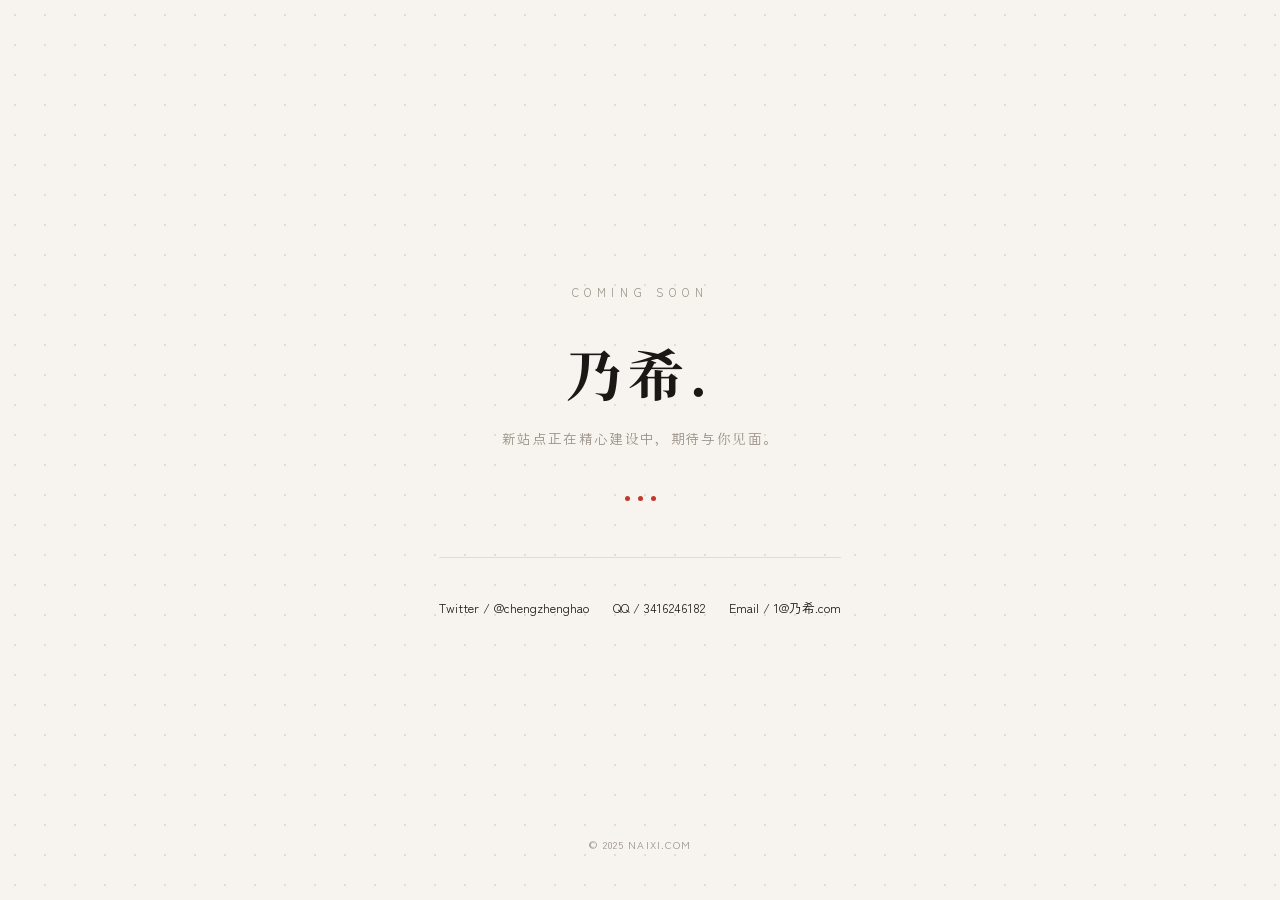
==== public/index.html @ 41dc2cb7 "rename to index.html" ====
<!DOCTYPE html>
<html lang="zh-CN">
<head>
<meta charset="UTF-8">
<meta name="viewport" content="width=device-width, initial-scale=1.0">
<title>乃希 — Site Under Construction</title>
<link rel="preconnect" href="https://fonts.googleapis.com">
<link href="https://fonts.googleapis.com/css2?family=Noto+Serif+SC:wght@300;700&family=Zen+Kaku+Gothic+New:wght@300;400&display=swap" rel="stylesheet">
<style>
:root {
  --bg: #f7f4ef;
  --ink: #1a1714;
  --muted: #9a9188;
  --accent: #c0392b;
  --line: rgba(26,23,20,0.1);
}

*, *::before, *::after { box-sizing: border-box; margin: 0; padding: 0; }

body {
  background-color: var(--bg);
  color: var(--ink);
  font-family: 'Zen Kaku Gothic New', 'Noto Serif SC', sans-serif;
  height: 100vh;
  display: flex;
  align-items: center;
  justify-content: center;
  text-align: center;
  overflow: hidden;
}

body::before {
  content: '';
  position: absolute;
  inset: 0;
  background-image: radial-gradient(var(--line) 1px, transparent 1px);
  background-size: 30px 30px;
  z-index: -1;
}

.container {
  max-width: 650px;
  padding: 2rem;
  animation: fadeIn 1.2s ease-out;
}

@keyframes fadeIn {
  from { opacity: 0; transform: translateY(20px); }
  to { opacity: 1; transform: translateY(0); }
}

.eyebrow {
  font-size: 0.7rem;
  letter-spacing: 0.5em;
  color: var(--muted);
  margin-bottom: 2rem;
  text-transform: uppercase;
}

h1 {
  font-family: 'Noto Serif SC', serif;
  font-size: 3.5rem;
  font-weight: 700;
  margin-bottom: 1rem;
  letter-spacing: 0.1em;
}

.sub-text {
  font-size: 0.85rem;
  color: var(--muted);
  margin-bottom: 3rem;
  letter-spacing: 0.1em;
}

.loader {
  display: flex;
  justify-content: center;
  gap: 8px;
  margin-bottom: 3.5rem;
}
.dot {
  width: 5px;
  height: 5px;
  background-color: var(--accent);
  border-radius: 50%;
  animation: pulse 1.4s infinite ease-in-out;
}
.dot:nth-child(2) { animation-delay: 0.2s; }
.dot:nth-child(3) { animation-delay: 0.4s; }

@keyframes pulse {
  0%, 80%, 100% { transform: scale(0.3); opacity: 0.3; }
  40% { transform: scale(1); opacity: 1; }
}

.social-links {
  border-top: 1px solid var(--line);
  padding-top: 2.5rem;
  display: flex;
  flex-direction: column;
  gap: 1rem;
  align-items: center;
}

.link-group {
  display: flex;
  gap: 1.5rem;
  flex-wrap: wrap;
  justify-content: center;
}

.social-links a, .social-links span {
  text-decoration: none;
  color: var(--ink2);
  font-size: 0.8rem;
  transition: color 0.3s;
}

.social-links a:hover {
  color: var(--accent);
}

.footer-text {
  position: absolute;
  bottom: 3rem;
  font-size: 0.65rem;
  color: var(--muted);
  letter-spacing: 0.1em;
}

/* 移动端字体缩小一点 */
@media (max-width: 480px) {
  h1 { font-size: 2.5rem; }
  .link-group { flex-direction: column; gap: 0.5rem; }
}
</style>
</head>
<body>

<div class="container">
  <p class="eyebrow">COMING SOON</p>
  <h1>乃希<span>.</span></h1>
  <p class="sub-text">新站点正在精心建设中，期待与你见面。</p>
  
  <div class="loader">
    <div class="dot"></div>
    <div class="dot"></div>
    <div class="dot"></div>
  </div>

  <div class="social-links">
    <div class="link-group">
      <a href="https://twitter.com/chengzhenghao" target="_blank">Twitter / @chengzhenghao</a>
      <span>QQ / 3416246182</span>
      <a href="mailto:1@乃希.com">Email / 1@乃希.com</a>
    </div>
  </div>
</div>

<p class="footer-text">© 2025 NAIXI.COM</p>

</body>
</html>
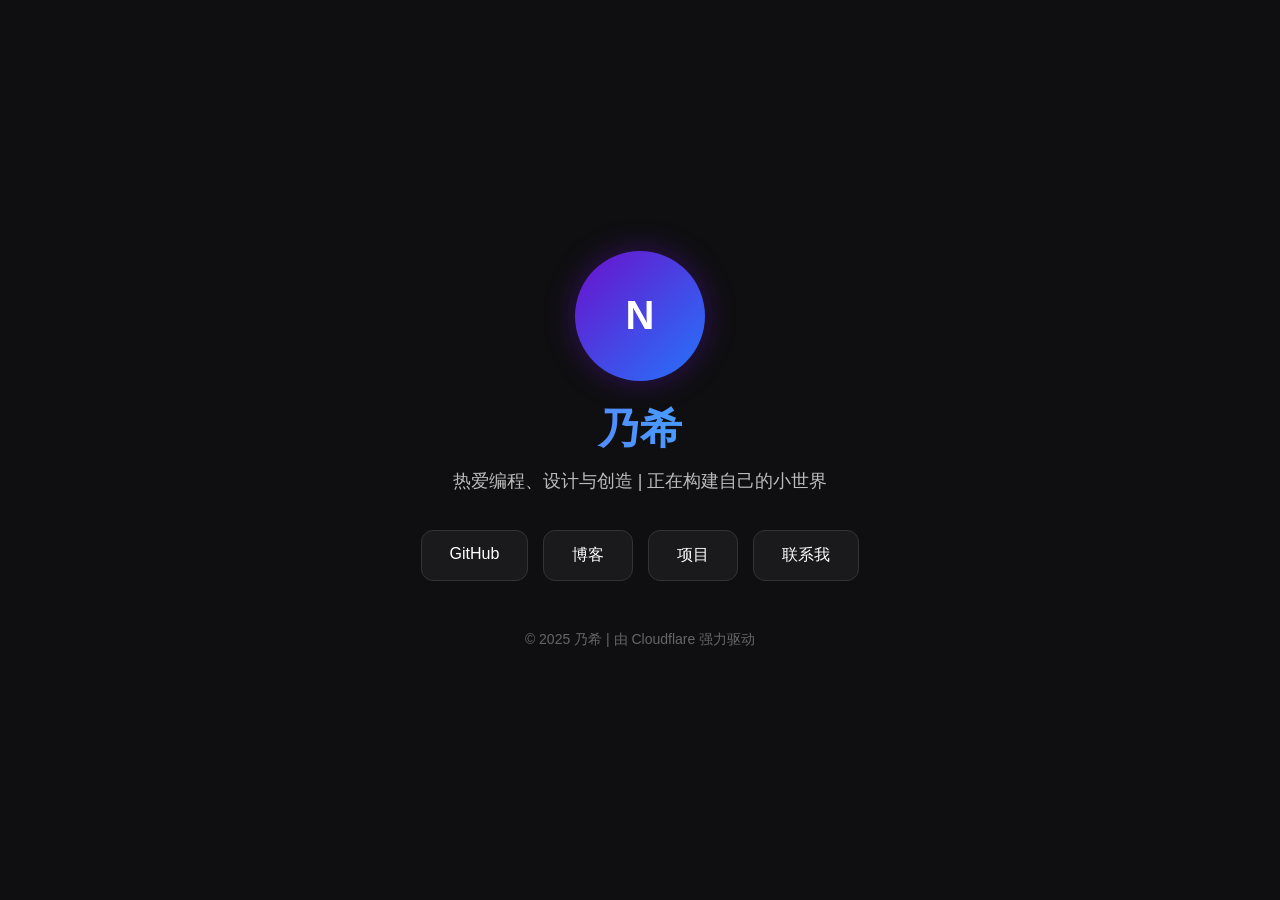
==== commit d9023d59: "update index.html" ====
--- a/public/index.html
+++ b/public/index.html
@@ -1,163 +1,116 @@
 <!DOCTYPE html>
 <html lang="zh-CN">
 <head>
-<meta charset="UTF-8">
-<meta name="viewport" content="width=device-width, initial-scale=1.0">
-<title>乃希 — Site Under Construction</title>
-<link rel="preconnect" href="https://fonts.googleapis.com">
-<link href="https://fonts.googleapis.com/css2?family=Noto+Serif+SC:wght@300;700&family=Zen+Kaku+Gothic+New:wght@300;400&display=swap" rel="stylesheet">
-<style>
-:root {
-  --bg: #f7f4ef;
-  --ink: #1a1714;
-  --muted: #9a9188;
-  --accent: #c0392b;
-  --line: rgba(26,23,20,0.1);
-}
+    <meta charset="UTF-8">
+    <meta name="viewport" content="width=device-width, initial-scale=1.0">
+    <title>乃希 | 个人主页</title>
+    <style>
+        * {
+            margin: 0;
+            padding: 0;
+            box-sizing: border-box;
+        }
 
-*, *::before, *::after { box-sizing: border-box; margin: 0; padding: 0; }
+        body {
+            font-family: "Segoe UI", sans-serif;
+            background: #0f0f11;
+            color: #fff;
+            min-height: 100vh;
+            display: flex;
+            align-items: center;
+            justify-content: center;
+            text-align: center;
+            padding: 20px;
+            overflow-x: hidden;
+        }
 
-body {
-  background-color: var(--bg);
-  color: var(--ink);
-  font-family: 'Zen Kaku Gothic New', 'Noto Serif SC', sans-serif;
-  height: 100vh;
-  display: flex;
-  align-items: center;
-  justify-content: center;
-  text-align: center;
-  overflow: hidden;
-}
+        .container {
+            max-width: 700px;
+            width: 100%;
+            animation: fadeIn 1.2s ease;
+        }
 
-body::before {
-  content: '';
-  position: absolute;
-  inset: 0;
-  background-image: radial-gradient(var(--line) 1px, transparent 1px);
-  background-size: 30px 30px;
-  z-index: -1;
-}
+        .avatar {
+            width: 130px;
+            height: 130px;
+            background: linear-gradient(135deg, #6a11cb, #2575fc);
+            border-radius: 50%;
+            margin: 0 auto 20px;
+            display: flex;
+            align-items: center;
+            justify-content: center;
+            font-size: 40px;
+            font-weight: bold;
+            box-shadow: 0 0 30px rgba(106, 17, 203, 0.4);
+        }
 
-.container {
-  max-width: 650px;
-  padding: 2rem;
-  animation: fadeIn 1.2s ease-out;
-}
+        h1 {
+            font-size: 42px;
+            margin-bottom: 10px;
+            background: linear-gradient(90deg, #7953ff, #21d4fd);
+            -webkit-background-clip: text;
+            color: transparent;
+        }
 
-@keyframes fadeIn {
-  from { opacity: 0; transform: translateY(20px); }
-  to { opacity: 1; transform: translateY(0); }
-}
+        .bio {
+            font-size: 18px;
+            color: #bbb;
+            margin-bottom: 35px;
+            line-height: 1.6;
+        }
 
-.eyebrow {
-  font-size: 0.7rem;
-  letter-spacing: 0.5em;
-  color: var(--muted);
-  margin-bottom: 2rem;
-  text-transform: uppercase;
-}
+        .links {
+            display: flex;
+            flex-wrap: wrap;
+            gap: 15px;
+            justify-content: center;
+        }
 
-h1 {
-  font-family: 'Noto Serif SC', serif;
-  font-size: 3.5rem;
-  font-weight: 700;
-  margin-bottom: 1rem;
-  letter-spacing: 0.1em;
-}
+        .link-btn {
+            padding: 14px 28px;
+            background: #1a1a1d;
+            border: 1px solid #333;
+            border-radius: 12px;
+            color: #fff;
+            text-decoration: none;
+            font-size: 16px;
+            transition: all 0.3s;
+        }
 
-.sub-text {
-  font-size: 0.85rem;
-  color: var(--muted);
-  margin-bottom: 3rem;
-  letter-spacing: 0.1em;
-}
+        .link-btn:hover {
+            border-color: #7953ff;
+            transform: translateY(-3px);
+            box-shadow: 0 8px 20px rgba(121, 83, 255, 0.2);
+        }
 
-.loader {
-  display: flex;
-  justify-content: center;
-  gap: 8px;
-  margin-bottom: 3.5rem;
-}
-.dot {
-  width: 5px;
-  height: 5px;
-  background-color: var(--accent);
-  border-radius: 50%;
-  animation: pulse 1.4s infinite ease-in-out;
-}
-.dot:nth-child(2) { animation-delay: 0.2s; }
-.dot:nth-child(3) { animation-delay: 0.4s; }
+        .footer {
+            margin-top: 50px;
+            color: #666;
+            font-size: 14px;
+        }
 
-@keyframes pulse {
-  0%, 80%, 100% { transform: scale(0.3); opacity: 0.3; }
-  40% { transform: scale(1); opacity: 1; }
-}
-
-.social-links {
-  border-top: 1px solid var(--line);
-  padding-top: 2.5rem;
-  display: flex;
-  flex-direction: column;
-  gap: 1rem;
-  align-items: center;
-}
-
-.link-group {
-  display: flex;
-  gap: 1.5rem;
-  flex-wrap: wrap;
-  justify-content: center;
-}
-
-.social-links a, .social-links span {
-  text-decoration: none;
-  color: var(--ink2);
-  font-size: 0.8rem;
-  transition: color 0.3s;
-}
-
-.social-links a:hover {
-  color: var(--accent);
-}
-
-.footer-text {
-  position: absolute;
-  bottom: 3rem;
-  font-size: 0.65rem;
-  color: var(--muted);
-  letter-spacing: 0.1em;
-}
-
-/* 移动端字体缩小一点 */
-@media (max-width: 480px) {
-  h1 { font-size: 2.5rem; }
-  .link-group { flex-direction: column; gap: 0.5rem; }
-}
-</style>
+        @keyframes fadeIn {
+            from { opacity: 0; transform: translateY(20px); }
+            to { opacity: 1; transform: translateY(0); }
+        }
+    </style>
 </head>
 <body>
+    <div class="container">
+        <div class="avatar">N</div>
+        <h1>乃希</h1>
+        <p class="bio">热爱编程、设计与创造 | 正在构建自己的小世界</p>
 
-<div class="container">
-  <p class="eyebrow">COMING SOON</p>
-  <h1>乃希<span>.</span></h1>
-  <p class="sub-text">新站点正在精心建设中，期待与你见面。</p>
-  
-  <div class="loader">
-    <div class="dot"></div>
-    <div class="dot"></div>
-    <div class="dot"></div>
-  </div>
+        <div class="links">
+            <a href="#" class="link-btn">GitHub</a>
+            <a href="#" class="link-btn">博客</a>
+            <a href="#" class="link-btn">项目</a>
+            <a href="#" class="link-btn">联系我</a>
+        </div>
 
-  <div class="social-links">
-    <div class="link-group">
-      <a href="https://twitter.com/chengzhenghao" target="_blank">Twitter / @chengzhenghao</a>
-      <span>QQ / 3416246182</span>
-      <a href="mailto:1@乃希.com">Email / 1@乃希.com</a>
+        <div class="footer">
+            © 2025 乃希 | 由 Cloudflare 强力驱动
+        </div>
     </div>
-  </div>
-</div>
-
-<p class="footer-text">© 2025 NAIXI.COM</p>
-
 </body>
 </html>
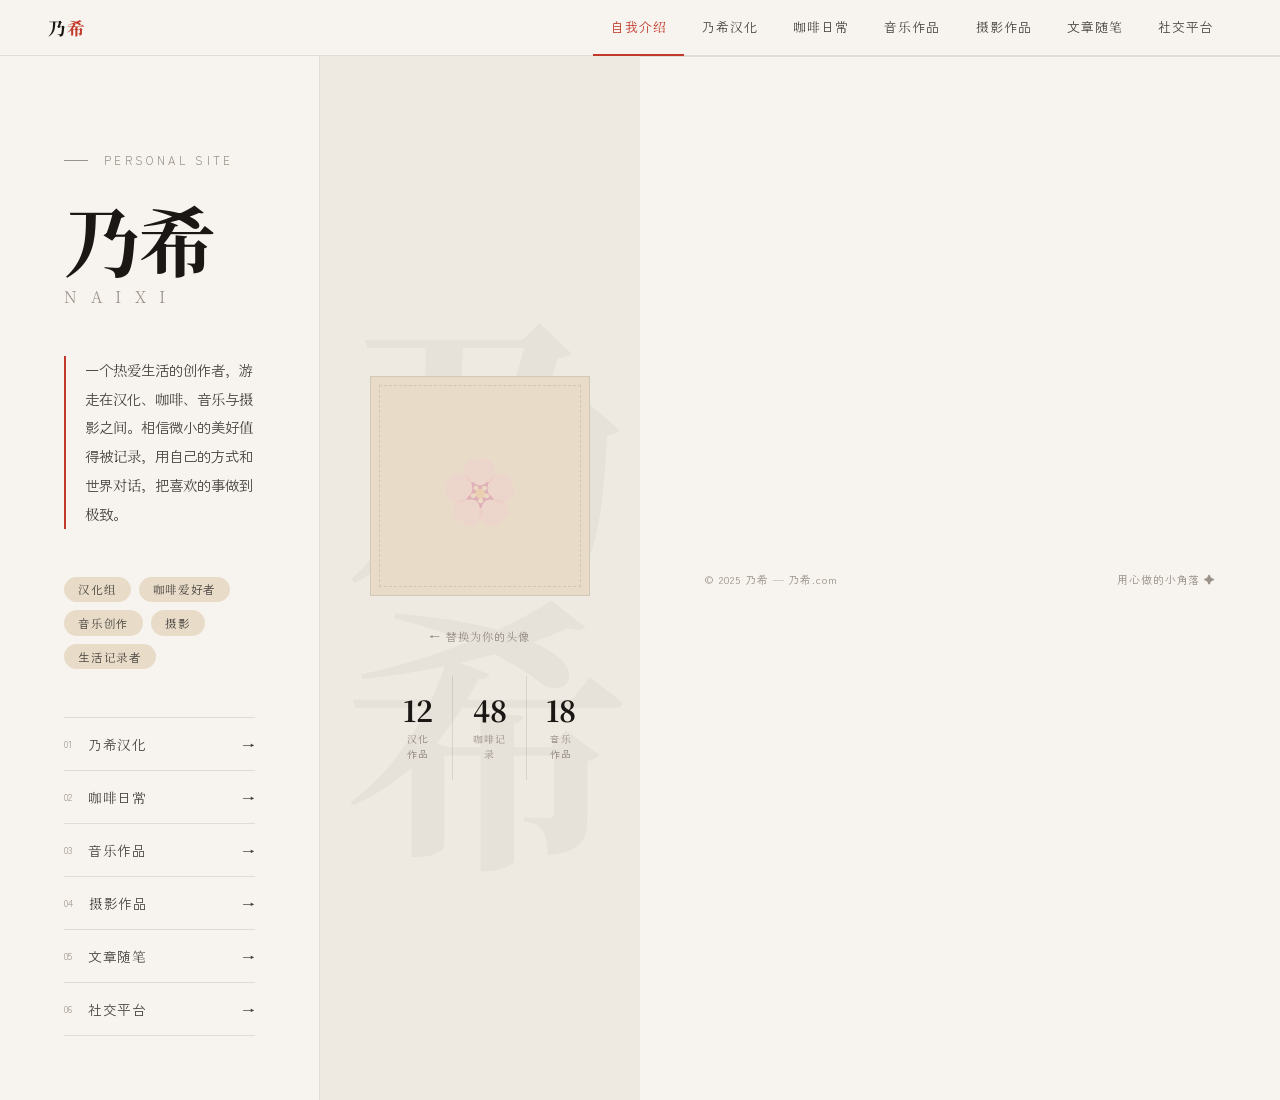
==== commit bce197ad: "update index.html" ====
--- a/public/index.html
+++ b/public/index.html
@@ -1,116 +1,1236 @@
 <!DOCTYPE html>
 <html lang="zh-CN">
 <head>
-    <meta charset="UTF-8">
-    <meta name="viewport" content="width=device-width, initial-scale=1.0">
-    <title>乃希 | 个人主页</title>
-    <style>
-        * {
-            margin: 0;
-            padding: 0;
-            box-sizing: border-box;
-        }
-
-        body {
-            font-family: "Segoe UI", sans-serif;
-            background: #0f0f11;
-            color: #fff;
-            min-height: 100vh;
-            display: flex;
-            align-items: center;
-            justify-content: center;
-            text-align: center;
-            padding: 20px;
-            overflow-x: hidden;
-        }
-
-        .container {
-            max-width: 700px;
-            width: 100%;
-            animation: fadeIn 1.2s ease;
-        }
-
-        .avatar {
-            width: 130px;
-            height: 130px;
-            background: linear-gradient(135deg, #6a11cb, #2575fc);
-            border-radius: 50%;
-            margin: 0 auto 20px;
-            display: flex;
-            align-items: center;
-            justify-content: center;
-            font-size: 40px;
-            font-weight: bold;
-            box-shadow: 0 0 30px rgba(106, 17, 203, 0.4);
-        }
-
-        h1 {
-            font-size: 42px;
-            margin-bottom: 10px;
-            background: linear-gradient(90deg, #7953ff, #21d4fd);
-            -webkit-background-clip: text;
-            color: transparent;
-        }
-
-        .bio {
-            font-size: 18px;
-            color: #bbb;
-            margin-bottom: 35px;
-            line-height: 1.6;
-        }
-
-        .links {
-            display: flex;
-            flex-wrap: wrap;
-            gap: 15px;
-            justify-content: center;
-        }
-
-        .link-btn {
-            padding: 14px 28px;
-            background: #1a1a1d;
-            border: 1px solid #333;
-            border-radius: 12px;
-            color: #fff;
-            text-decoration: none;
-            font-size: 16px;
-            transition: all 0.3s;
-        }
-
-        .link-btn:hover {
-            border-color: #7953ff;
-            transform: translateY(-3px);
-            box-shadow: 0 8px 20px rgba(121, 83, 255, 0.2);
-        }
-
-        .footer {
-            margin-top: 50px;
-            color: #666;
-            font-size: 14px;
-        }
-
-        @keyframes fadeIn {
-            from { opacity: 0; transform: translateY(20px); }
-            to { opacity: 1; transform: translateY(0); }
-        }
-    </style>
+<meta charset="UTF-8">
+<meta name="viewport" content="width=device-width, initial-scale=1.0">
+<title>乃希 — 个人主页</title>
+<link rel="preconnect" href="https://fonts.googleapis.com">
+<link href="https://fonts.googleapis.com/css2?family=Noto+Serif+SC:wght@300;400;600;700&family=Zen+Kaku+Gothic+New:wght@300;400;700&display=swap" rel="stylesheet">
+<style>
+:root {
+  --bg: #f7f4ef;
+  --bg2: #eeeae2;
+  --ink: #1a1714;
+  --ink2: #4a4540;
+  --muted: #9a9188;
+  --line: rgba(26,23,20,0.1);
+  --accent: #c0392b;
+  --accent2: #2c7a5c;
+  --accent3: #1a5276;
+  --warm: #e8dcc8;
+}
+
+*, *::before, *::after { box-sizing: border-box; margin: 0; padding: 0; }
+html { scroll-behavior: smooth; font-size: 16px; }
+
+body {
+  background: var(--bg);
+  color: var(--ink);
+  font-family: 'Zen Kaku Gothic New', 'Noto Serif SC', sans-serif;
+  min-height: 100vh;
+  overflow-x: hidden;
+}
+
+/* ── 顶部导航 ── */
+header {
+  position: fixed;
+  top: 0; left: 0; right: 0;
+  z-index: 200;
+  background: var(--bg);
+  border-bottom: 1px solid var(--line);
+  display: flex;
+  align-items: center;
+  justify-content: space-between;
+  padding: 0 3rem;
+  height: 56px;
+}
+
+.logo {
+  font-family: 'Noto Serif SC', serif;
+  font-size: 1.1rem;
+  font-weight: 700;
+  color: var(--ink);
+  cursor: pointer;
+  letter-spacing: 0.05em;
+  text-decoration: none;
+}
+
+.logo span { color: var(--accent); }
+
+nav {
+  display: flex;
+  gap: 0;
+}
+
+.nav-item {
+  padding: 0 1.1rem;
+  height: 56px;
+  display: flex;
+  align-items: center;
+  font-size: 0.8rem;
+  letter-spacing: 0.08em;
+  color: var(--ink2);
+  cursor: pointer;
+  border-bottom: 2px solid transparent;
+  transition: color 0.2s, border-color 0.2s;
+  position: relative;
+  user-select: none;
+}
+
+.nav-item:hover { color: var(--ink); }
+.nav-item.active {
+  color: var(--accent);
+  border-bottom-color: var(--accent);
+}
+
+/* ── 主容器 ── */
+#app {
+  padding-top: 56px;
+  min-height: 100vh;
+}
+
+/* ── 页面通用 ── */
+.page { display: none; animation: pageIn 0.4s ease both; }
+.page.active { display: block; }
+
+@keyframes pageIn {
+  from { opacity: 0; transform: translateY(10px); }
+  to { opacity: 1; transform: none; }
+}
+
+/* ════════════════════════════
+   首页 — 自我介绍
+════════════════════════════ */
+#page-home {
+  min-height: calc(100vh - 56px);
+  display: grid;
+  grid-template-columns: 1fr 1fr;
+  align-items: stretch;
+}
+
+.home-left {
+  padding: 6rem 4rem 4rem;
+  display: flex;
+  flex-direction: column;
+  justify-content: center;
+  border-right: 1px solid var(--line);
+}
+
+.home-eyebrow {
+  font-size: 0.7rem;
+  letter-spacing: 0.3em;
+  text-transform: uppercase;
+  color: var(--muted);
+  margin-bottom: 2rem;
+  display: flex;
+  align-items: center;
+  gap: 1rem;
+}
+.home-eyebrow::before {
+  content: '';
+  display: block;
+  width: 24px; height: 1px;
+  background: var(--muted);
+}
+
+.home-name {
+  font-family: 'Noto Serif SC', serif;
+  font-size: clamp(3.5rem, 6vw, 5.5rem);
+  font-weight: 700;
+  line-height: 1;
+  letter-spacing: -0.02em;
+  margin-bottom: 0.5rem;
+}
+
+.home-name-en {
+  font-family: 'Noto Serif SC', serif;
+  font-size: 1rem;
+  font-weight: 300;
+  color: var(--muted);
+  letter-spacing: 0.3em;
+  margin-bottom: 3rem;
+}
+
+.home-bio {
+  font-size: 0.9rem;
+  line-height: 2;
+  color: var(--ink2);
+  max-width: 420px;
+  margin-bottom: 3rem;
+  border-left: 2px solid var(--accent);
+  padding-left: 1.2rem;
+}
+
+.home-tags {
+  display: flex;
+  flex-wrap: wrap;
+  gap: 0.5rem;
+  margin-bottom: 3rem;
+}
+
+.home-tag {
+  font-size: 0.72rem;
+  padding: 0.3rem 0.9rem;
+  background: var(--warm);
+  color: var(--ink2);
+  border-radius: 999px;
+  letter-spacing: 0.05em;
+}
+
+.home-sections {
+  display: flex;
+  flex-direction: column;
+  gap: 0;
+}
+
+.home-section-link {
+  display: flex;
+  align-items: center;
+  justify-content: space-between;
+  padding: 1rem 0;
+  border-top: 1px solid var(--line);
+  cursor: pointer;
+  transition: color 0.2s;
+  color: var(--ink2);
+}
+.home-section-link:last-child { border-bottom: 1px solid var(--line); }
+.home-section-link:hover { color: var(--accent); }
+.home-section-link:hover .hsl-arrow { transform: translateX(4px); }
+
+.hsl-left { display: flex; align-items: center; gap: 1rem; }
+.hsl-num { font-size: 0.6rem; color: var(--muted); }
+.hsl-name { font-size: 0.85rem; letter-spacing: 0.05em; }
+.hsl-arrow { font-size: 0.8rem; transition: transform 0.2s; }
+
+.home-right {
+  background: var(--bg2);
+  display: flex;
+  flex-direction: column;
+  align-items: center;
+  justify-content: center;
+  padding: 4rem;
+  position: relative;
+  overflow: hidden;
+}
+
+.home-right::before {
+  content: '乃希';
+  position: absolute;
+  font-family: 'Noto Serif SC', serif;
+  font-size: 18rem;
+  font-weight: 700;
+  color: rgba(26,23,20,0.04);
+  line-height: 1;
+  top: 50%; left: 50%;
+  transform: translate(-50%, -50%);
+  pointer-events: none;
+  user-select: none;
+  letter-spacing: -0.05em;
+}
+
+.avatar-box {
+  width: 220px; height: 220px;
+  border: 1px solid var(--line);
+  background: var(--warm);
+  display: flex;
+  align-items: center;
+  justify-content: center;
+  position: relative;
+  margin-bottom: 2rem;
+}
+.avatar-box::after {
+  content: '';
+  position: absolute;
+  inset: 8px;
+  border: 1px dashed var(--line);
+}
+
+.avatar-hint {
+  font-size: 0.7rem;
+  color: var(--muted);
+  letter-spacing: 0.1em;
+  text-align: center;
+}
+
+.avatar-icon {
+  font-size: 4rem;
+  opacity: 0.2;
+}
+
+.home-stats {
+  display: grid;
+  grid-template-columns: repeat(3, 1fr);
+  gap: 1px;
+  background: var(--line);
+  width: 100%;
+  max-width: 360px;
+  margin-top: 2rem;
+}
+
+.stat-item {
+  background: var(--bg2);
+  padding: 1.2rem;
+  text-align: center;
+}
+
+.stat-num {
+  font-family: 'Noto Serif SC', serif;
+  font-size: 1.8rem;
+  font-weight: 700;
+  color: var(--ink);
+  display: block;
+  line-height: 1;
+}
+
+.stat-label {
+  font-size: 0.62rem;
+  color: var(--muted);
+  letter-spacing: 0.1em;
+  margin-top: 0.4rem;
+  display: block;
+}
+
+/* ════════════════════════════
+   通用子页面布局
+════════════════════════════ */
+.subpage-hero {
+  padding: 5rem 4rem 3rem;
+  border-bottom: 1px solid var(--line);
+  display: flex;
+  align-items: flex-end;
+  justify-content: space-between;
+  gap: 2rem;
+}
+
+.subpage-hero-left {}
+
+.subpage-category {
+  font-size: 0.65rem;
+  letter-spacing: 0.3em;
+  text-transform: uppercase;
+  color: var(--muted);
+  margin-bottom: 0.8rem;
+}
+
+.subpage-title {
+  font-family: 'Noto Serif SC', serif;
+  font-size: clamp(2.5rem, 5vw, 4rem);
+  font-weight: 700;
+  line-height: 1.1;
+  letter-spacing: -0.02em;
+}
+
+.subpage-title em {
+  font-style: normal;
+  color: var(--accent);
+}
+
+.subpage-desc {
+  margin-top: 1rem;
+  font-size: 0.82rem;
+  color: var(--muted);
+  line-height: 1.8;
+  max-width: 500px;
+}
+
+.subpage-count {
+  font-family: 'Noto Serif SC', serif;
+  font-size: 4rem;
+  font-weight: 300;
+  color: var(--line);
+  line-height: 1;
+  user-select: none;
+}
+
+/* 子分类筛选栏 */
+.filter-bar {
+  display: flex;
+  align-items: center;
+  gap: 0;
+  padding: 0 4rem;
+  border-bottom: 1px solid var(--line);
+  overflow-x: auto;
+  scrollbar-width: none;
+}
+.filter-bar::-webkit-scrollbar { display: none; }
+
+.filter-btn {
+  padding: 1rem 1.4rem;
+  font-size: 0.75rem;
+  letter-spacing: 0.08em;
+  color: var(--muted);
+  cursor: pointer;
+  white-space: nowrap;
+  border-bottom: 2px solid transparent;
+  transition: all 0.2s;
+  user-select: none;
+}
+.filter-btn:hover { color: var(--ink); }
+.filter-btn.active { color: var(--accent); border-bottom-color: var(--accent); }
+
+/* ── 通用网格 ── */
+.grid-content { padding: 3rem 4rem; }
+
+.masonry-grid {
+  columns: 3;
+  column-gap: 1.5rem;
+}
+
+.masonry-item {
+  break-inside: avoid;
+  margin-bottom: 1.5rem;
+  background: white;
+  border: 1px solid var(--line);
+  overflow: hidden;
+  cursor: pointer;
+  transition: transform 0.3s, box-shadow 0.3s;
+}
+.masonry-item:hover {
+  transform: translateY(-4px);
+  box-shadow: 0 12px 40px rgba(26,23,20,0.12);
+}
+
+.mi-img {
+  width: 100%;
+  aspect-ratio: 4/3;
+  object-fit: cover;
+  display: block;
+  background: var(--warm);
+  position: relative;
+}
+
+.mi-img-placeholder {
+  width: 100%;
+  display: flex;
+  align-items: center;
+  justify-content: center;
+  background: var(--warm);
+  font-size: 2.5rem;
+  color: var(--muted);
+}
+
+.mi-body {
+  padding: 1.2rem;
+}
+
+.mi-cat {
+  font-size: 0.6rem;
+  letter-spacing: 0.15em;
+  text-transform: uppercase;
+  color: var(--accent);
+  margin-bottom: 0.5rem;
+}
+
+.mi-title {
+  font-family: 'Noto Serif SC', serif;
+  font-size: 0.95rem;
+  font-weight: 600;
+  line-height: 1.4;
+  margin-bottom: 0.5rem;
+}
+
+.mi-desc {
+  font-size: 0.75rem;
+  color: var(--muted);
+  line-height: 1.7;
+}
+
+.mi-date {
+  font-size: 0.65rem;
+  color: var(--muted);
+  margin-top: 0.8rem;
+}
+
+/* ── 列表布局（汉化、文章） ── */
+.list-content { padding: 0 4rem 4rem; }
+
+.list-item {
+  display: grid;
+  grid-template-columns: 120px 1fr auto;
+  align-items: center;
+  gap: 2.5rem;
+  padding: 1.5rem 0;
+  border-bottom: 1px solid var(--line);
+  cursor: pointer;
+  transition: background 0.2s;
+}
+.list-item:hover .li-title { color: var(--accent); }
+.list-item:hover .li-arrow { transform: translateX(6px); }
+
+.li-thumb {
+  width: 120px; height: 80px;
+  background: var(--warm);
+  object-fit: cover;
+  display: flex;
+  align-items: center;
+  justify-content: center;
+  font-size: 1.8rem;
+  flex-shrink: 0;
+}
+
+.li-info {}
+.li-cat { font-size: 0.62rem; letter-spacing: 0.15em; color: var(--accent2); margin-bottom: 0.3rem; }
+.li-title { font-family: 'Noto Serif SC', serif; font-size: 1rem; font-weight: 600; line-height: 1.4; transition: color 0.2s; }
+.li-meta { font-size: 0.7rem; color: var(--muted); margin-top: 0.4rem; }
+
+.li-arrow { color: var(--muted); transition: transform 0.2s; font-size: 0.9rem; }
+
+/* ── 音乐播放器布局 ── */
+.music-grid {
+  display: grid;
+  grid-template-columns: repeat(auto-fill, minmax(240px, 1fr));
+  gap: 1px;
+  background: var(--line);
+}
+
+.music-card {
+  background: var(--bg);
+  padding: 2rem;
+  cursor: pointer;
+  transition: background 0.2s;
+  position: relative;
+}
+.music-card:hover { background: var(--warm); }
+
+.mc-cover {
+  width: 100%;
+  aspect-ratio: 1;
+  background: var(--warm);
+  margin-bottom: 1.2rem;
+  display: flex;
+  align-items: center;
+  justify-content: center;
+  font-size: 3rem;
+  position: relative;
+  overflow: hidden;
+}
+
+.mc-play {
+  position: absolute;
+  inset: 0;
+  background: rgba(26,23,20,0.5);
+  display: flex;
+  align-items: center;
+  justify-content: center;
+  opacity: 0;
+  transition: opacity 0.2s;
+  font-size: 2.5rem;
+}
+.music-card:hover .mc-play { opacity: 1; }
+
+.mc-title { font-family: 'Noto Serif SC', serif; font-size: 0.9rem; font-weight: 600; margin-bottom: 0.3rem; }
+.mc-artist { font-size: 0.72rem; color: var(--muted); }
+.mc-duration { position: absolute; top: 1.2rem; right: 1.2rem; font-size: 0.65rem; color: var(--muted); }
+
+/* ── 摄影画廊 ── */
+.photo-grid {
+  display: grid;
+  grid-template-columns: repeat(4, 1fr);
+  gap: 2px;
+}
+
+.photo-item {
+  aspect-ratio: 1;
+  background: var(--warm);
+  overflow: hidden;
+  cursor: pointer;
+  position: relative;
+  display: flex;
+  align-items: center;
+  justify-content: center;
+}
+
+.photo-item.wide { grid-column: span 2; aspect-ratio: 2/1; }
+.photo-item.tall { grid-row: span 2; aspect-ratio: 1/2; }
+
+.photo-overlay {
+  position: absolute;
+  inset: 0;
+  background: rgba(26,23,20,0.6);
+  opacity: 0;
+  transition: opacity 0.3s;
+  display: flex;
+  flex-direction: column;
+  align-items: flex-start;
+  justify-content: flex-end;
+  padding: 1.5rem;
+}
+
+.photo-item:hover .photo-overlay { opacity: 1; }
+
+.po-title { font-family: 'Noto Serif SC', serif; font-size: 0.9rem; color: white; }
+.po-date { font-size: 0.65rem; color: rgba(255,255,255,0.6); margin-top: 0.3rem; }
+
+.photo-icon { font-size: 3rem; opacity: 0.2; }
+
+/* ── 社交平台 ── */
+.social-grid {
+  display: grid;
+  grid-template-columns: repeat(3, 1fr);
+  gap: 1px;
+  background: var(--line);
+}
+
+.social-card {
+  background: var(--bg);
+  padding: 3rem;
+  display: flex;
+  flex-direction: column;
+  align-items: flex-start;
+  gap: 1rem;
+  cursor: pointer;
+  transition: background 0.2s;
+  text-decoration: none;
+  color: inherit;
+}
+.social-card:hover { background: var(--warm); }
+.social-card:hover .sc-arrow { transform: translate(3px, -3px); }
+
+.sc-icon { font-size: 2.5rem; }
+.sc-name { font-family: 'Noto Serif SC', serif; font-size: 1.1rem; font-weight: 600; }
+.sc-handle { font-size: 0.78rem; color: var(--muted); }
+.sc-desc { font-size: 0.78rem; color: var(--ink2); line-height: 1.7; flex: 1; }
+.sc-arrow { font-size: 0.9rem; color: var(--muted); transition: transform 0.2s; margin-top: auto; }
+
+/* ── 咖啡日常特殊卡片 ── */
+.coffee-grid {
+  display: grid;
+  grid-template-columns: 1fr 1fr;
+  gap: 1px;
+  background: var(--line);
+}
+
+.coffee-item {
+  background: var(--bg);
+  padding: 2.5rem;
+  cursor: pointer;
+  transition: background 0.2s;
+  display: flex;
+  gap: 2rem;
+  align-items: flex-start;
+}
+.coffee-item:hover { background: var(--warm); }
+
+.coffee-img {
+  width: 100px; height: 100px;
+  flex-shrink: 0;
+  background: var(--warm);
+  display: flex;
+  align-items: center;
+  justify-content: center;
+  font-size: 2.5rem;
+  border: 1px solid var(--line);
+}
+
+.coffee-info {}
+.coffee-cat { font-size: 0.6rem; letter-spacing: 0.15em; color: var(--accent2); margin-bottom: 0.4rem; }
+.coffee-title { font-family: 'Noto Serif SC', serif; font-size: 1rem; font-weight: 600; margin-bottom: 0.5rem; }
+.coffee-desc { font-size: 0.75rem; color: var(--muted); line-height: 1.7; }
+.coffee-rating { margin-top: 0.8rem; font-size: 0.8rem; color: #c0392b; }
+
+/* ── 灯箱 ── */
+.lightbox {
+  position: fixed;
+  inset: 0;
+  background: rgba(10,8,6,0.92);
+  z-index: 1000;
+  display: none;
+  align-items: center;
+  justify-content: center;
+  animation: fadeIn 0.2s;
+}
+.lightbox.open { display: flex; }
+
+@keyframes fadeIn {
+  from { opacity: 0; }
+  to { opacity: 1; }
+}
+
+.lightbox-inner {
+  max-width: 90vw;
+  max-height: 90vh;
+  position: relative;
+  background: var(--bg);
+  display: flex;
+  flex-direction: column;
+}
+
+.lightbox-body {
+  display: flex;
+  flex-direction: row;
+  max-height: 85vh;
+}
+
+.lightbox-img-area {
+  flex: 2;
+  background: var(--ink);
+  display: flex;
+  align-items: center;
+  justify-content: center;
+  min-width: 400px;
+  min-height: 300px;
+  padding: 2rem;
+  font-size: 5rem;
+  color: white;
+}
+
+.lightbox-info {
+  flex: 1;
+  padding: 2.5rem;
+  display: flex;
+  flex-direction: column;
+  gap: 1rem;
+  overflow-y: auto;
+  min-width: 280px;
+}
+
+.lb-cat { font-size: 0.62rem; letter-spacing: 0.2em; text-transform: uppercase; color: var(--accent); }
+.lb-title { font-family: 'Noto Serif SC', serif; font-size: 1.4rem; font-weight: 600; line-height: 1.3; }
+.lb-desc { font-size: 0.82rem; color: var(--ink2); line-height: 1.9; white-space: pre-line; }
+.lb-date { font-size: 0.65rem; color: var(--muted); }
+
+.lightbox-close {
+  position: absolute;
+  top: -2.5rem;
+  right: 0;
+  color: white;
+  font-size: 1.2rem;
+  cursor: pointer;
+  opacity: 0.7;
+  transition: opacity 0.2s;
+  background: none;
+  border: none;
+  padding: 0.5rem;
+  letter-spacing: 0.1em;
+  font-family: inherit;
+}
+.lightbox-close:hover { opacity: 1; }
+
+/* ── Footer ── */
+.site-footer {
+  padding: 2rem 4rem;
+  border-top: 1px solid var(--line);
+  display: flex;
+  justify-content: space-between;
+  align-items: center;
+  font-size: 0.68rem;
+  color: var(--muted);
+  letter-spacing: 0.08em;
+}
+
+/* ── 响应式 ── */
+@media (max-width: 900px) {
+  header { padding: 0 1.5rem; }
+  nav { gap: 0; }
+  .nav-item { padding: 0 0.7rem; font-size: 0.72rem; }
+  #page-home { grid-template-columns: 1fr; }
+  .home-right { display: none; }
+  .home-left { padding: 3rem 1.5rem; }
+  .subpage-hero { padding: 3rem 1.5rem 2rem; flex-direction: column; align-items: flex-start; }
+  .subpage-count { display: none; }
+  .filter-bar { padding: 0 1.5rem; }
+  .grid-content { padding: 2rem 1.5rem; }
+  .list-content { padding: 0 1.5rem 3rem; }
+  .masonry-grid { columns: 2; }
+  .photo-grid { grid-template-columns: repeat(2, 1fr); }
+  .social-grid { grid-template-columns: 1fr; }
+  .coffee-grid { grid-template-columns: 1fr; }
+  .music-grid { grid-template-columns: repeat(2, 1fr); }
+  .lightbox-body { flex-direction: column; }
+  .lightbox-img-area { min-width: unset; }
+  .site-footer { padding: 1.5rem; flex-direction: column; gap: 0.5rem; text-align: center; }
+}
+
+@media (max-width: 600px) {
+  .masonry-grid { columns: 1; }
+  .photo-grid { grid-template-columns: 1fr 1fr; }
+  .photo-item.wide { grid-column: span 1; aspect-ratio: 1; }
+  .photo-item.tall { grid-row: span 1; aspect-ratio: 1; }
+  .list-item { grid-template-columns: 80px 1fr; }
+  .li-arrow { display: none; }
+  .music-grid { grid-template-columns: 1fr 1fr; }
+}
+</style>
 </head>
 <body>
-    <div class="container">
-        <div class="avatar">N</div>
-        <h1>乃希</h1>
-        <p class="bio">热爱编程、设计与创造 | 正在构建自己的小世界</p>
-
-        <div class="links">
-            <a href="#" class="link-btn">GitHub</a>
-            <a href="#" class="link-btn">博客</a>
-            <a href="#" class="link-btn">项目</a>
-            <a href="#" class="link-btn">联系我</a>
-        </div>
-
-        <div class="footer">
-            © 2025 乃希 | 由 Cloudflare 强力驱动
-        </div>
-    </div>
-</body>
-</html>+
+<!-- 顶部导航 -->
+<header>
+  <a class="logo" onclick="showPage('home')">乃<span>希</span></a>
+  <nav>
+    <div class="nav-item active" data-page="home" onclick="showPage('home')">自我介绍</div>
+    <div class="nav-item" data-page="hanhua" onclick="showPage('hanhua')">乃希汉化</div>
+    <div class="nav-item" data-page="coffee" onclick="showPage('coffee')">咖啡日常</div>
+    <div class="nav-item" data-page="music" onclick="showPage('music')">音乐作品</div>
+    <div class="nav-item" data-page="photo" onclick="showPage('photo')">摄影作品</div>
+    <div class="nav-item" data-page="blog" onclick="showPage('blog')">文章随笔</div>
+    <div class="nav-item" data-page="social" onclick="showPage('social')">社交平台</div>
+  </nav>
+</header>
+
+<div id="app">
+
+  <!-- ══ 自我介绍 ══ -->
+  <div class="page active" id="page-home">
+    <div style="display:grid;grid-template-columns:1fr 1fr;min-height:calc(100vh - 56px)">
+      <div class="home-left">
+        <div class="home-eyebrow">PERSONAL SITE</div>
+        <h1 class="home-name">乃希</h1>
+        <div class="home-name-en">N A I X I</div>
+        <p class="home-bio">
+          一个热爱生活的创作者，游走在汉化、咖啡、音乐与摄影之间。相信微小的美好值得被记录，用自己的方式和世界对话，把喜欢的事做到极致。
+        </p>
+        <div class="home-tags">
+          <span class="home-tag">汉化组</span>
+          <span class="home-tag">咖啡爱好者</span>
+          <span class="home-tag">音乐创作</span>
+          <span class="home-tag">摄影</span>
+          <span class="home-tag">生活记录者</span>
+        </div>
+        <div class="home-sections">
+          <div class="home-section-link" onclick="showPage('hanhua')">
+            <div class="hsl-left"><span class="hsl-num">01</span><span class="hsl-name">乃希汉化</span></div>
+            <span class="hsl-arrow">→</span>
+          </div>
+          <div class="home-section-link" onclick="showPage('coffee')">
+            <div class="hsl-left"><span class="hsl-num">02</span><span class="hsl-name">咖啡日常</span></div>
+            <span class="hsl-arrow">→</span>
+          </div>
+          <div class="home-section-link" onclick="showPage('music')">
+            <div class="hsl-left"><span class="hsl-num">03</span><span class="hsl-name">音乐作品</span></div>
+            <span class="hsl-arrow">→</span>
+          </div>
+          <div class="home-section-link" onclick="showPage('photo')">
+            <div class="hsl-left"><span class="hsl-num">04</span><span class="hsl-name">摄影作品</span></div>
+            <span class="hsl-arrow">→</span>
+          </div>
+          <div class="home-section-link" onclick="showPage('blog')">
+            <div class="hsl-left"><span class="hsl-num">05</span><span class="hsl-name">文章随笔</span></div>
+            <span class="hsl-arrow">→</span>
+          </div>
+          <div class="home-section-link" onclick="showPage('social')">
+            <div class="hsl-left"><span class="hsl-num">06</span><span class="hsl-name">社交平台</span></div>
+            <span class="hsl-arrow">→</span>
+          </div>
+        </div>
+      </div>
+      <div class="home-right">
+        <div class="avatar-box">
+          <span class="avatar-icon">🌸</span>
+        </div>
+        <div class="avatar-hint">← 替换为你的头像</div>
+        <div class="home-stats">
+          <div class="stat-item">
+            <span class="stat-num">12</span>
+            <span class="stat-label">汉化作品</span>
+          </div>
+          <div class="stat-item">
+            <span class="stat-num">48</span>
+            <span class="stat-label">咖啡记录</span>
+          </div>
+          <div class="stat-item">
+            <span class="stat-num">18</span>
+            <span class="stat-label">音乐作品</span>
+          </div>
+        </div>
+      </div>
+    </div>
+    <footer class="site-footer">
+      <span>© 2025 乃希 — 乃希.com</span>
+      <span>用心做的小角落 ✦</span>
+    </footer>
+  </div>
+
+  <!-- ══ 乃希汉化 ══ -->
+  <div class="page" id="page-hanhua">
+    <div class="subpage-hero">
+      <div class="subpage-hero-left">
+        <div class="subpage-category">01 / TRANSLATION</div>
+        <h2 class="subpage-title">乃希<em>汉化</em></h2>
+        <p class="subpage-desc">专注于独立游戏与小众漫画的汉化，追求信达雅的翻译风格，让更多人看到不同文化的美好。</p>
+      </div>
+      <div class="subpage-count">汉化</div>
+    </div>
+    <div class="filter-bar">
+      <div class="filter-btn active" onclick="filterItems(this,'hanhua','all')">全部</div>
+      <div class="filter-btn" onclick="filterItems(this,'hanhua','game')">游戏汉化</div>
+      <div class="filter-btn" onclick="filterItems(this,'hanhua','manga')">漫画汉化</div>
+      <div class="filter-btn" onclick="filterItems(this,'hanhua','video')">视频汉化</div>
+      <div class="filter-btn" onclick="filterItems(this,'hanhua','other')">其他</div>
+    </div>
+    <div class="list-content">
+      <div class="list-item" data-cat="game" onclick="openLightbox('game','星尘之海 · 完整版','原作：Stardust Ocean（独立游戏）\n汉化进度：100%（含DLC）\n下载地址：【网盘链接】\n\n这款像素风RPG的文本量不大，但充满诗意的台词翻译耗时较久，特别优化了技能名称的本土化表达。','2025.03','🎮')">
+        <div class="li-thumb" style="font-size:1.8rem">🎮</div>
+        <div class="li-info">
+          <div class="li-cat">游戏汉化</div>
+          <div class="li-title">星尘之海 · 完整版</div>
+          <div class="li-meta">原作：Stardust Ocean · 进度：100% · 2025.03</div>
+        </div>
+        <span class="li-arrow">→</span>
+      </div>
+      <div class="list-item" data-cat="manga" onclick="openLightbox('manga','雨天便利店 · 全3话','原作：雨のコンビニ（短篇漫画）\n汉化进度：全3话完结\n发布平台：微博/LOFTER\n\n温柔的日常向短篇，翻译时重点保留了角色对话的细腻感，没有过度本土化，保留日式语感。','2025.02','📖')">
+        <div class="li-thumb" style="font-size:1.8rem">📖</div>
+        <div class="li-info">
+          <div class="li-cat">漫画汉化</div>
+          <div class="li-title">雨天便利店 · 全3话</div>
+          <div class="li-meta">原作：雨のコンビニ · 共3话 · 2025.02</div>
+        </div>
+        <span class="li-arrow">→</span>
+      </div>
+      <div class="list-item" data-cat="video" onclick="openLightbox('video','咖啡职人访谈 · 中文字幕','原作：日本咖啡职人纪录片片段\n汉化进度：全1集（25分钟）\n发布平台：B站\n\n翻译难点在于咖啡专业术语的统一，参考了国内咖啡圈的通用译法，同时保留日语原词作为注释。','2025.01','🎬')">
+        <div class="li-thumb" style="font-size:1.8rem">🎬</div>
+        <div class="li-info">
+          <div class="li-cat">视频汉化</div>
+          <div class="li-title">咖啡职人访谈 · 中文字幕</div>
+          <div class="li-meta">来源：YouTube · 时长：25分钟 · 2025.01</div>
+        </div>
+        <span class="li-arrow">→</span>
+      </div>
+      <div class="list-item" data-cat="game" onclick="openLightbox('game','林间小屋 · 测试版','原作：Cabin in the Woods（解谜游戏）\n汉化进度：测试版（主线80%）\n预计发布：2025.04\n\n感谢校对组的小伙伴帮忙检查文本逻辑，目前还在调整部分谜题的提示语，确保既准确又符合中文解谜习惯。','2024.12','🎮')">
+        <div class="li-thumb" style="font-size:1.8rem">🎮</div>
+        <div class="li-info">
+          <div class="li-cat">游戏汉化</div>
+          <div class="li-title">林间小屋 · 测试版</div>
+          <div class="li-meta">原作：Cabin in the Woods · 进度：进行中 · 2024.12</div>
+        </div>
+        <span class="li-arrow">→</span>
+      </div>
+      <div class="list-item" data-cat="other" onclick="openLightbox('other','独立杂志 · 春日特辑','原作：《小春日和》独立杂志\n汉化进度：全1期（16页）\n发布形式：PDF电子版\n\n偏文艺向的图文杂志，翻译时注重文字的韵律感，配图说明部分补充了日本文化背景注释。','2024.11','📚')">
+        <div class="li-thumb" style="font-size:1.8rem">📚</div>
+        <div class="li-info">
+          <div class="li-cat">其他汉化</div>
+          <div class="li-title">独立杂志 · 春日特辑</div>
+          <div class="li-meta">原作：小春日和 · 类型：图文 · 2024.11</div>
+        </div>
+        <span class="li-arrow">→</span>
+      </div>
+      <div style="padding:3rem 0;text-align:center;color:var(--muted);font-size:0.78rem;letter-spacing:0.1em">
+        — 更多作品陆续更新 —
+      </div>
+    </div>
+    <footer class="site-footer">
+      <span>© 2025 乃希 — 乃希.com</span>
+      <span>用心做的小角落 ✦</span>
+    </footer>
+  </div>
+
+  <!-- ══ 咖啡日常 ══ -->
+  <div class="page" id="page-coffee">
+    <div class="subpage-hero">
+      <div class="subpage-hero-left">
+        <div class="subpage-category">02 / COFFEE LIFE</div>
+        <h2 class="subpage-title">咖啡<em>日常</em></h2>
+        <p class="subpage-desc">每一杯咖啡都是一段心情的记录，从豆子到杯中的过程，是和自己对话的时间。</p>
+      </div>
+      <div class="subpage-count">☕</div>
+    </div>
+    <div class="filter-bar">
+      <div class="filter-btn active" onclick="filterItems(this,'coffee','all')">全部</div>
+      <div class="filter-btn" onclick="filterItems(this,'coffee','espresso')">浓缩系列</div>
+      <div class="filter-btn" onclick="filterItems(this,'coffee','pourover')">手冲单品</div>
+      <div class="filter-btn" onclick="filterItems(this,'coffee','cafe')">咖啡馆打卡</div>
+      <div class="filter-btn" onclick="filterItems(this,'coffee','gear')">器具心得</div>
+    </div>
+    <div class="grid-content">
+      <div class="coffee-grid">
+        <div class="coffee-item" data-cat="espresso" onclick="openLightbox('浓缩系列','拿铁·今日的云','今天做了一杯比较成功的拿铁，奶泡打得很绵密，拉了个心形。豆子是埃塞俄比亚耶加雪菲SOE，中烘，有明显的柑橘和焦糖气息，萃取时间28秒，粉量18g。','2025.03.15','☕')">
+          <div class="coffee-img">☕</div>
+          <div class="coffee-info">
+            <div class="coffee-cat">浓缩系列</div>
+            <div class="coffee-title">拿铁·今日的云</div>
+            <div class="coffee-desc">耶加雪菲SOE中烘豆，柑橘+焦糖风味，奶泡绵密拉花成功</div>
+            <div class="coffee-rating">★★★★☆</div>
+          </div>
+        </div>
+        <div class="coffee-item" data-cat="pourover" onclick="openLightbox('手冲单品','埃塞俄比亚日晒·耶加雪菲','第一次尝试这支豆子的时候被明显的蓝莓果香惊到了，研磨度调细了两格（C40 20格），水温降到了88度，浸泡30秒，总注水210ml，喝完回甘很长，尾段有淡淡的茉莉花香。','2025.03.10','🫖')">
+          <div class="coffee-img">🫖</div>
+          <div class="coffee-info">
+            <div class="coffee-cat">手冲单品</div>
+            <div class="coffee-title">埃塞俄比亚日晒·耶加雪菲</div>
+            <div class="coffee-desc">日晒处理法，蓝莓果香+茉莉花香，C40 20格研磨/88℃水温</div>
+            <div class="coffee-rating">★★★★★</div>
+          </div>
+        </div>
+        <div class="coffee-item" data-cat="cafe" onclick="openLightbox('咖啡馆打卡','山后咖啡·杭州','这家店藏在满觉陇的小巷里，推开门是满满的原木风格，他们家的燕麦拿铁是我喝过最好喝的之一，奶油感和咖啡香比例刚好，搭配一块栗子蛋糕，坐在窗边看雨超治愈。','2025.03.05','🏠')">
+          <div class="coffee-img">🏠</div>
+          <div class="coffee-info">
+            <div class="coffee-cat">咖啡馆打卡</div>
+            <div class="coffee-title">山后咖啡·杭州</div>
+            <div class="coffee-desc">满觉陇小巷里的原木风小店，燕麦拿铁+栗子蛋糕绝配</div>
+            <div class="coffee-rating">★★★★☆</div>
+          </div>
+        </div>
+        <div class="coffee-item" data-cat="gear" onclick="openLightbox('器具心得','C40 MK4磨豆机使用报告','用了三个月的总结：研磨均匀度比预期好很多，前几次会有一点点毛边的杂味，多冲几次就好了。搭配手冲的话推荐粒径在中细之间，清洗起来略麻烦但值得。','2025.02.20','⚙️')">
+          <div class="coffee-img">⚙️</div>
+          <div class="coffee-info">
+            <div class="coffee-cat">器具心得</div>
+            <div class="coffee-title">C40 MK4磨豆机使用报告</div>
+            <div class="coffee-desc">三个月使用体验，研磨均匀度优秀，清洗略麻烦但体验满分</div>
+            <div class="coffee-rating">★★★★☆</div>
+          </div>
+        </div>
+      </div>
+    </div>
+    <footer class="site-footer">
+      <span>© 2025 乃希 — 乃希.com</span>
+      <span>用心做的小角落 ✦</span>
+    </footer>
+  </div>
+
+  <!-- ══ 音乐作品 ══ -->
+  <div class="page" id="page-music">
+    <div class="subpage-hero">
+      <div class="subpage-hero-left">
+        <div class="subpage-category">03 / MUSIC</div>
+        <h2 class="subpage-title">音乐<em>作品</em></h2>
+        <p class="subpage-desc">用声音记录那些说不清楚的感受，没有华丽的技巧，只有真实的情绪。</p>
+      </div>
+      <div class="subpage-count">♪</div>
+    </div>
+    <div class="filter-bar">
+      <div class="filter-btn active" onclick="filterItems(this,'music','all')">全部</div>
+      <div class="filter-btn" onclick="filterItems(this,'music','original')">原创</div>
+      <div class="filter-btn" onclick="filterItems(this,'music','cover')">翻唱</div>
+      <div class="filter-btn" onclick="filterItems(this,'music','instrumental')">纯音乐</div>
+      <div class="filter-btn" onclick="filterItems(this,'music','collab')">合作</div>
+    </div>
+    <div class="grid-content">
+      <div class="music-grid" id="music-grid">
+        <div class="music-card" data-cat="original" onclick="openLightbox('原创','晚风来信','这是我在2025年初的雨夜写的一首歌。歌词的灵感来自身边朋友的故事，编曲花了大概两周，用Logic Pro制作，主要乐器是木吉他+钢琴，副歌加入了轻微的弦乐铺垫。\n试听地址：【网易云音乐链接】','2025.03','🎵')">
+          <div class="mc-cover">🎵<div class="mc-play">▶</div></div>
+          <div class="mc-title">晚风来信</div>
+          <div class="mc-artist">原创 · 乃希</div>
+          <div class="mc-duration">3:24</div>
+        </div>
+        <div class="music-card" data-cat="cover" onclick="openLightbox('翻唱','晴天·钢琴版','翻唱了周杰伦的《晴天》，做了纯钢琴改编，调了降B调，去掉了原曲里的电吉他solo，加入了慢速的钢琴琶音，更偏向治愈系的表达。\n试听地址：【B站链接】','2025.02','🎤')">
+          <div class="mc-cover">🎤<div class="mc-play">▶</div></div>
+          <div class="mc-title">晴天·钢琴版</div>
+          <div class="mc-artist">翻唱 · 原曲：周杰伦</div>
+          <div class="mc-duration">4:10</div>
+        </div>
+        <div class="music-card" data-cat="instrumental" onclick="openLightbox('纯音乐','晨雾','这首纯音乐是为朋友的摄影集创作的背景乐，使用了钢琴+木笛+白噪音，想传达的是清晨山林间的安静氛围，时长刚好匹配摄影集的翻页节奏。\n下载地址：【网盘链接】','2025.01','🎹')">
+          <div class="mc-cover">🎹<div class="mc-play">▶</div></div>
+          <div class="mc-title">晨雾</div>
+          <div class="mc-artist">纯音乐 · 乃希</div>
+          <div class="mc-duration">2:58</div>
+        </div>
+        <div class="music-card" data-cat="collab" onclick="openLightbox('合作','星河赴约','和阿屿一起完成的作品，由对方负责作曲和编曲，我负责作词和演唱，是一次很愉快的合作经历，这首歌讲的是异地恋的温柔与等待。\n发布平台：QQ音乐','2024.12','🎸')">
+          <div class="mc-cover">🎸<div class="mc-play">▶</div></div>
+          <div class="mc-title">星河赴约</div>
+          <div class="mc-artist">合作 · 乃希 & 阿屿</div>
+          <div class="mc-duration">5:02</div>
+        </div>
+        <div class="music-card" data-cat="original" onclick="openLightbox('原创','老街酒馆','第二首原创的说明。写这首歌的时候刚好回了老家，走在熟悉的老街，想起小时候常去的酒馆已经关门了，用简单的吉他和弦记录下这种物是人非的感觉。','2024.11','🎼')">
+          <div class="mc-cover">🎼<div class="mc-play">▶</div></div>
+          <div class="mc-title">老街酒馆</div>
+          <div class="mc-artist">原创 · 乃希</div>
+          <div class="mc-duration">3:47</div>
+        </div>
+        <div class="music-card" data-cat="cover" onclick="openLightbox('翻唱','起风了·治愈版','第二首翻唱的背景故事。为什么选择这首歌：因为每次听都能想起毕业的夏天，录制时特意降低了节奏，加入了雨声白噪音，更贴近深夜听歌的氛围。','2024.10','🎧')">
+          <div class="mc-cover">🎧<div class="mc-play">▶</div></div>
+          <div class="mc-title">起风了·治愈版</div>
+          <div class="mc-artist">翻唱 · 原曲：买辣椒也用券</div>
+          <div class="mc-duration">4:33</div>
+        </div>
+      </div>
+    </div>
+    <footer class="site-footer">
+      <span>© 2025 乃希 — 乃希.com</span>
+      <span>用心做的小角落 ✦</span>
+    </footer>
+  </div>
+
+  <!-- ══ 摄影作品 ══ -->
+  <div class="page" id="page-photo">
+    <div class="subpage-hero">
+      <div class="subpage-hero-left">
+        <div class="subpage-category">04 / PHOTOGRAPHY</div>
+        <h2 class="subpage-title">摄影<em>作品</em></h2>
+        <p class="subpage-desc">喜欢捕捉光线里的细节和日常里的偶然，让瞬间成为永恒。</p>
+      </div>
+      <div class="subpage-count">◎</div>
+    </div>
+    <div class="filter-bar">
+      <div class="filter-btn active" onclick="filterItems(this,'photo','all')">全部</div>
+      <div class="filter-btn" onclick="filterItems(this,'photo','street')">街头</div>
+      <div class="filter-btn" onclick="filterItems(this,'photo','portrait')">人像</div>
+      <div class="filter-btn" onclick="filterItems(this,'photo','nature')">自然</div>
+      <div class="filter-btn" onclick="filterItems(this,'photo','food')">美食</div>
+      <div class="filter-btn" onclick="filterItems(this,'photo','travel')">旅行</div>
+    </div>
+    <div class="grid-content" style="padding:0">
+      <div class="photo-grid" id="photo-grid">
+        <div class="photo-item wide" data-cat="street" onclick="openLightbox('街头','雨夜的便利店','拍摄地：杭州中山北路\n相机：Sony A7M4 / 镜头：35mm f/1.4\n光圈：f/1.8 快门：1/60s ISO：800\n\n下班路上遇到的雨夜便利店，暖黄的灯光和湿漉漉的路面形成对比，随手拍下来，后期只微调了色温，保留真实的氛围。','2025.03','📷')">
+          <span class="photo-icon">📷</span>
+          <div class="photo-overlay">
+            <div class="po-title">雨夜的便利店</div>
+            <div class="po-date">街头 · 2025.03</div>
+          </div>
+        </div>
+        <div class="photo-item" data-cat="portrait" onclick="openLightbox('人像','春日花见','模特：小夏\n拍摄场景：太子湾公园\n后期思路：降低饱和度，增加轻微的胶片颗粒感，突出春日的柔和感，重点保留花瓣落在头发上的细节。','2025.03','🌸')">
+          <span class="photo-icon">🌸</span>
+          <div class="photo-overlay">
+            <div class="po-title">春日花见</div>
+            <div class="po-date">人像 · 2025.03</div>
+          </div>
+        </div>
+        <div class="photo-item tall" data-cat="nature" onclick="openLightbox('自然','晨雾中的山涧','拍摄时间：清晨6点\n天气：小雨转晴\n等光的过程：在山涧旁等了大概40分钟，等到阳光穿透晨雾的瞬间按下快门，使用了ND滤镜延长曝光，让水流更丝滑。','2025.02','🌿')">
+          <span class="photo-icon">🌿</span>
+          <div class="photo-overlay">
+            <div class="po-title">晨雾中的山涧</div>
+            <div class="po-date">自然 · 2025.02</div>
+          </div>
+        </div>
+        <div class="photo-item" data-cat="food" onclick="openLightbox('美食','手冲咖啡的仪式感','构图：对角线构图，突出手冲壶到滤杯的水流\n布光：侧逆光，突出咖啡液的通透感\n这杯是肯尼亚AA，酸甜感很明亮，拍摄时特意放慢了节奏，记录下整个冲煮过程。','2025.02','🍜')">
+          <span class="photo-icon">🍜</span>
+          <div class="photo-overlay">
+            <div class="po-title">手冲咖啡的仪式感</div>
+            <div class="po-date">美食 · 2025.02</div>
+          </div>
+        </div>
+        <div class="photo-item" data-cat="travel" onclick="openLightbox('旅行','京都的小巷','这张旅行照片背后的故事：在京都的小巷里迷路，却偶遇了这家百年老店，木门上的纹理和阳光的角度刚好，没有刻意摆拍，只是记录下这份不期而遇的美好。','2025.01','✈️')">
+          <span class="photo-icon">✈️</span>
+          <div class="photo-overlay">
+            <div class="po-title">京都的小巷</div>
+            <div class="po-date">旅行 · 2025.01</div>
+          </div>
+        </div>
+        <div class="photo-item" data-cat="street" onclick="openLightbox('街头','老书店的午后','拍摄地：南京老门东\n相机：Fuji X100V\n光圈：f/2 快门：1/200s ISO：400\n\n老书店的老板在午后晒太阳，阳光穿过玻璃窗落在书页上，时间仿佛慢了下来，这是我最喜欢的一张街头纪实。','2024.12','📖')">
+          <span class="photo-icon">📖</span>
+          <div class="photo-overlay">
+            <div class="po-title">老书店的午后</div>
+            <div class="po-date">街头 · 2024.12</div>
+          </div>
+        </div>
+      </div>
+    </div>
+    <footer class="site-footer">
+      <span>© 2025 乃希 — 乃希.com</span>
+      <span>用心做的小角落 ✦</span>
+    </footer>
+  </div>
+
+  <!-- ══ 文章随笔 ══ -->
+  <div class="page" id="page-blog">
+    <div class="subpage-hero">
+      <div class="subpage-hero-left">
+        <div class="subpage-category">05 / BLOG</div>
+        <h2 class="subpage-title">文章<em>随笔</em></h2>
+        <p class="subpage-desc">把细碎的思考和感受写下来，是和自己的对话，也是留给时间的痕迹。</p>
+      </div>
+      <div class="subpage-count">✍️</div>
+    </div>
+    <div class="filter-bar">
+      <div class="filter-btn active" onclick="filterItems(this,'blog','all')">全部</div>
+      <div class="filter-btn" onclick="filterItems(this,'blog','life')">生活杂记</div>
+      <div class="filter-btn" onclick="filterItems(this,'blog','coffee')">咖啡手记</div>
+      <div class="filter-btn" onclick="filterItems(this,'blog','create')">创作思考</div>
+      <div class="filter-btn" onclick="filterItems(this,'blog','travel')">旅行日记</div>
+    </div>
+    <div class="list-content">
+      <div class="list-item" data-cat="life" onclick="openLightbox('生活杂记','三月的风，和未完成的信','三月的风总是带着点温柔的莽撞，吹开了阳台的窗，也吹乱了桌上写了一半的信。\n\n这封信想写给去年夏天的自己，想说其实不必焦虑，那些当时觉得跨不过去的坎，回头看不过是小小的台阶。\n\n生活本就是由无数个「未完成」组成的，接受不完美，才是最真实的圆满。','2025.03.20','📝')">
+        <div class="li-thumb" style="font-size:1.8rem">📝</div>
+        <div class="li-info">
+          <div class="li-cat">生活杂记</div>
+          <div class="li-title">三月的风，和未完成的信</div>
+          <div class="li-meta">字数：896 · 阅读时长：3分钟 · 2025.03.20</div>
+        </div>
+        <span class="li-arrow">→</span>
+      </div>
+      <div class="list-item" data-cat="coffee" onclick="openLightbox('咖啡手记','从一杯手冲，学会慢下来','接触咖啡的第三年，终于学会了慢下来。\n\n以前冲手冲总是急着看结果，水温、研磨度、注水速度都精准到秒，却总冲不出满意的味道。直到有一次，坐在院子里慢慢等水烧开，看着蒸汽慢悠悠地冒出来，突然明白，咖啡的美好就在于这份「不紧不慢」。\n\n生活也是一样，太快的脚步，会错过路边的花。','2025.03.10','☕')">
+        <div class="li-thumb" style="font-size:1.8rem">☕</div>
+        <div class="li-info">
+          <div class="li-cat">咖啡手记</div>
+          <div class="li-title">从一杯手冲，学会慢下来</div>
+          <div class="li-meta">字数：1245 · 阅读时长：5分钟 · 2025.03.10</div>
+        </div>
+        <span class="li-arrow">→</span>
+      </div>
+      <div class="list-item" data-cat="create" onclick="openLightbox('创作思考','汉化这件小事，关于热爱与坚持','做汉化的这两年，有人问我：「无偿做这些，值得吗？」\n\n其实答案很简单：因为喜欢。\n\n翻译的过程，是和原作的创作者对话，是把另一种语言的美好，传递给更多人。有时候为了一个词的翻译纠结半天，有时候为了校对熬夜，但看到有人说「因为你的汉化，我读懂了这个故事」，就觉得一切都值得。\n\n热爱这件事，本就不问值不值得。','2025.02.28','✍️')">
+        <div class="li-thumb" style="font-size:1.8rem">✍️</div>
+        <div class="li-info">
+          <div class="li-cat">创作思考</div>
+          <div class="li-title">汉化这件小事，关于热爱与坚持</div>
+          <div class="li-meta">字数：1560 · 阅读时长：6分钟 · 2025.02.28</div>
+        </div>
+        <span class="li-arrow">→</span>
+      </div>
+      <div class="list-item" data-cat="travel" onclick="openLightbox('旅行日记','一个人的京都，在小巷里迷路','一个人去京都的那七天，大部分时间都在迷路。\n\n没有做攻略，没有赶景点，只是随便坐上一辆公交，看到喜欢的站就下车。在不知名的小巷里，遇到了卖团子的老奶奶，吃到了这辈子最好吃的抹茶团子；在鸭川边坐了一下午，看流水和飞鸟，什么都不想，只是发呆。\n\n最好的旅行，是没有目的地的相遇。','2025.02.15','✈️')">
+        <div class="li-thumb" style="font-size:1.8rem">✈️</div>
+        <div class="li-info">
+          <div class="li-cat">旅行日记</div>
+          <div class="li-title">一个人的京都，在小巷里迷路</div>
+          <div class="li-meta">字数：1120 · 阅读时长：4分钟 · 2025.02.15</div>
+        </div>
+        <span class="li-arrow">→</span>
+      </div>
+      <div class="list-item" data-cat="life" onclick="openLightbox('生活杂记','旧物整理，与过去和解','周末整理房间，翻出了很多旧物：高中的日记本、大学的车票、朋友送的小礼物……\n\n看着这些东西，突然发现，那些曾经以为忘不掉的事，其实已经慢慢淡了；那些曾经耿耿于怀的遗憾，现在看来不过是成长的印记。\n\n整理旧物，也是在和过去的自己和解。','2025.01.30','📦')">
+        <div class="li-thumb" style="font-size:1.8rem">📦</div>
+        <div class="li-info">
+          <div class="li-cat">生活杂记</div>
+          <div class="li-title">旧物整理，与过去和解</div>
+          <div class="li-meta">字数：980 · 阅读时长：3分钟 · 2025.01.30</div>
+        </div>
+        <span class="li-arrow">→</span>
+      </div>
+      <div style="padding:3rem 0;text-align:center;color:var(--muted);font-size:0.78rem;letter-spacing:0.1em">
+        — 更多随笔陆续更新 —
+      </div>
+    </div>
+    <footer class="site-footer">
+      <span>© 2025 乃希 — 乃希.com</span>
+      <span>用心做的小角落 ✦</span>
+    </footer>
+  </div>
+
+  <!-- ══ 社交平台 ══ -->
+  <div class="page" id="page-social">
+    <div class="subpage-hero">
+      <div class="subpage-hero-left">
+        <div class="subpage-category">06 / SOCIAL</div>
+        <h2 class="subpage-title">社交<em>平台</em></h2>
+        <p class="subpage-desc">在不同的角落分享日常，欢迎来找我玩～</p>
+      </div>
+      <div class="subpage-count">🔗</div>
+    </div>
+    <div class="grid-content">
+      <div class="social-grid">
+        <a href="https://weibo.com/naixi" target="_blank" class="social-card">
+          <div class="sc-icon">🔵</div>
+          <div class="sc-name">微博</div>
+          <div class="sc-handle">@乃希NaiXi</div>
+          <div class="sc-desc">分享日常、咖啡记录、摄影作品，偶尔掉落汉化进度，是最活跃的平台～</div>
+          <div class="sc-arrow">→</div>
+        </a>
+        <a href="https://bilibili.com/naixi" target="_blank" class="social-card">
+          <div class="sc-icon">🟢</div>
+          <div class="sc-name">哔哩哔哩</div>
+          <div class="sc-handle">乃希NaiXi</div>
+          <div class="sc-desc">发布音乐翻唱、咖啡教程、摄影vlog，视频更新频率大概每月1-2更～</div>
+          <div class="sc-arrow">→</div>
+        </a>
+        <a href="https://lofter.com/naixi" target="_blank" class="social-card">
+          <div class="sc-icon">🟣</div>
+          <div class="sc-name">LOFTER</div>
+          <div class="sc-handle">乃希的小角落</div>
+          <div class="sc-desc">发布文章随笔、汉化作品、摄影图集，偏文艺向的内容都在这里～</div>
+          <div class="sc-arrow">→</div>
+        </a>
+        <a href="https://music.163.com/#/user/home?id=123456" target="_blank" class="social-card">
+          <div class="sc-icon">🔴</div>
+          <div class="sc-name">网易云音乐</div>
+          <div class="sc-handle">乃希NaiXi</div>
+          <div class="sc-desc">发布原创/翻唱音乐作品，偶尔分享喜欢的歌单，欢迎听歌～</div>
+          <div class="sc-arrow">→</div>
+        </a>
+        <a href="mailto:naixi@example.com" class="social-card">
+          <div class="sc-icon">📧</div>
+          <div class="sc-name">邮箱</div>
+          <div class="sc-handle">naixi@example.com</div>
+          <div class="sc-desc">商务合作、汉化求助、交流聊天都可以发邮件，会尽量回复～</div>
+          <div class="sc-arrow">→</div>
+        </a>
+        <a href="https://instagram.com/naixi_photo" target="_blank" class="social-card">
+          <div class="sc-icon">🟠</div>
+          <div class="sc-name">Instagram</div>
+          <div class="sc-handle">naixi_photo</div>
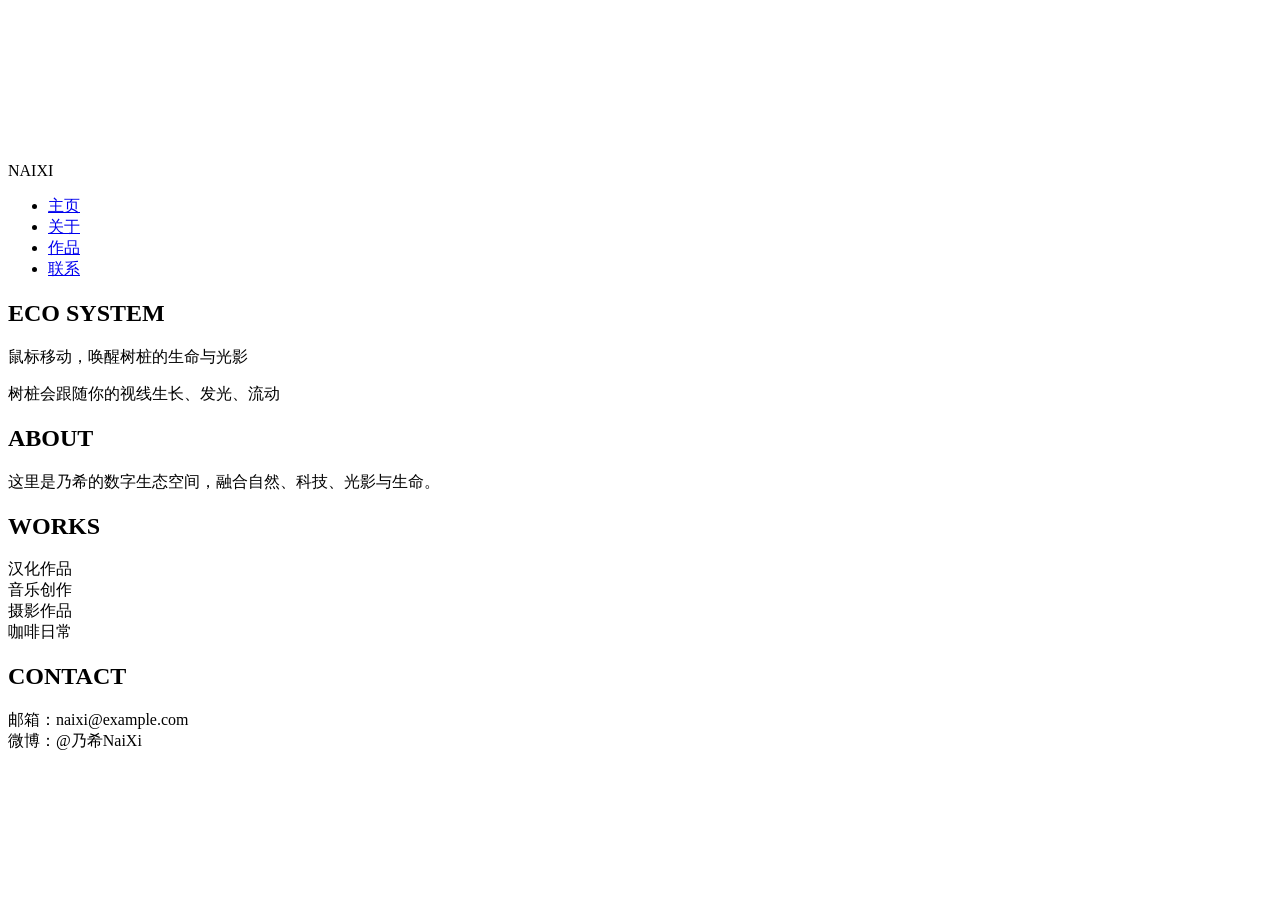
==== commit 4b5fd398: "update index.html" ====
--- a/public/index.html
+++ b/public/index.html
@@ -1,1236 +1,82 @@
 <!DOCTYPE html>
 <html lang="zh-CN">
 <head>
-<meta charset="UTF-8">
-<meta name="viewport" content="width=device-width, initial-scale=1.0">
-<title>乃希 — 个人主页</title>
-<link rel="preconnect" href="https://fonts.googleapis.com">
-<link href="https://fonts.googleapis.com/css2?family=Noto+Serif+SC:wght@300;400;600;700&family=Zen+Kaku+Gothic+New:wght@300;400;700&display=swap" rel="stylesheet">
-<style>
-:root {
-  --bg: #f7f4ef;
-  --bg2: #eeeae2;
-  --ink: #1a1714;
-  --ink2: #4a4540;
-  --muted: #9a9188;
-  --line: rgba(26,23,20,0.1);
-  --accent: #c0392b;
-  --accent2: #2c7a5c;
-  --accent3: #1a5276;
-  --warm: #e8dcc8;
-}
-
-*, *::before, *::after { box-sizing: border-box; margin: 0; padding: 0; }
-html { scroll-behavior: smooth; font-size: 16px; }
-
-body {
-  background: var(--bg);
-  color: var(--ink);
-  font-family: 'Zen Kaku Gothic New', 'Noto Serif SC', sans-serif;
-  min-height: 100vh;
-  overflow-x: hidden;
-}
-
-/* ── 顶部导航 ── */
-header {
-  position: fixed;
-  top: 0; left: 0; right: 0;
-  z-index: 200;
-  background: var(--bg);
-  border-bottom: 1px solid var(--line);
-  display: flex;
-  align-items: center;
-  justify-content: space-between;
-  padding: 0 3rem;
-  height: 56px;
-}
-
-.logo {
-  font-family: 'Noto Serif SC', serif;
-  font-size: 1.1rem;
-  font-weight: 700;
-  color: var(--ink);
-  cursor: pointer;
-  letter-spacing: 0.05em;
-  text-decoration: none;
-}
-
-.logo span { color: var(--accent); }
-
-nav {
-  display: flex;
-  gap: 0;
-}
-
-.nav-item {
-  padding: 0 1.1rem;
-  height: 56px;
-  display: flex;
-  align-items: center;
-  font-size: 0.8rem;
-  letter-spacing: 0.08em;
-  color: var(--ink2);
-  cursor: pointer;
-  border-bottom: 2px solid transparent;
-  transition: color 0.2s, border-color 0.2s;
-  position: relative;
-  user-select: none;
-}
-
-.nav-item:hover { color: var(--ink); }
-.nav-item.active {
-  color: var(--accent);
-  border-bottom-color: var(--accent);
-}
-
-/* ── 主容器 ── */
-#app {
-  padding-top: 56px;
-  min-height: 100vh;
-}
-
-/* ── 页面通用 ── */
-.page { display: none; animation: pageIn 0.4s ease both; }
-.page.active { display: block; }
-
-@keyframes pageIn {
-  from { opacity: 0; transform: translateY(10px); }
-  to { opacity: 1; transform: none; }
-}
-
-/* ════════════════════════════
-   首页 — 自我介绍
-════════════════════════════ */
-#page-home {
-  min-height: calc(100vh - 56px);
-  display: grid;
-  grid-template-columns: 1fr 1fr;
-  align-items: stretch;
-}
-
-.home-left {
-  padding: 6rem 4rem 4rem;
-  display: flex;
-  flex-direction: column;
-  justify-content: center;
-  border-right: 1px solid var(--line);
-}
-
-.home-eyebrow {
-  font-size: 0.7rem;
-  letter-spacing: 0.3em;
-  text-transform: uppercase;
-  color: var(--muted);
-  margin-bottom: 2rem;
-  display: flex;
-  align-items: center;
-  gap: 1rem;
-}
-.home-eyebrow::before {
-  content: '';
-  display: block;
-  width: 24px; height: 1px;
-  background: var(--muted);
-}
-
-.home-name {
-  font-family: 'Noto Serif SC', serif;
-  font-size: clamp(3.5rem, 6vw, 5.5rem);
-  font-weight: 700;
-  line-height: 1;
-  letter-spacing: -0.02em;
-  margin-bottom: 0.5rem;
-}
-
-.home-name-en {
-  font-family: 'Noto Serif SC', serif;
-  font-size: 1rem;
-  font-weight: 300;
-  color: var(--muted);
-  letter-spacing: 0.3em;
-  margin-bottom: 3rem;
-}
-
-.home-bio {
-  font-size: 0.9rem;
-  line-height: 2;
-  color: var(--ink2);
-  max-width: 420px;
-  margin-bottom: 3rem;
-  border-left: 2px solid var(--accent);
-  padding-left: 1.2rem;
-}
-
-.home-tags {
-  display: flex;
-  flex-wrap: wrap;
-  gap: 0.5rem;
-  margin-bottom: 3rem;
-}
-
-.home-tag {
-  font-size: 0.72rem;
-  padding: 0.3rem 0.9rem;
-  background: var(--warm);
-  color: var(--ink2);
-  border-radius: 999px;
-  letter-spacing: 0.05em;
-}
-
-.home-sections {
-  display: flex;
-  flex-direction: column;
-  gap: 0;
-}
-
-.home-section-link {
-  display: flex;
-  align-items: center;
-  justify-content: space-between;
-  padding: 1rem 0;
-  border-top: 1px solid var(--line);
-  cursor: pointer;
-  transition: color 0.2s;
-  color: var(--ink2);
-}
-.home-section-link:last-child { border-bottom: 1px solid var(--line); }
-.home-section-link:hover { color: var(--accent); }
-.home-section-link:hover .hsl-arrow { transform: translateX(4px); }
-
-.hsl-left { display: flex; align-items: center; gap: 1rem; }
-.hsl-num { font-size: 0.6rem; color: var(--muted); }
-.hsl-name { font-size: 0.85rem; letter-spacing: 0.05em; }
-.hsl-arrow { font-size: 0.8rem; transition: transform 0.2s; }
-
-.home-right {
-  background: var(--bg2);
-  display: flex;
-  flex-direction: column;
-  align-items: center;
-  justify-content: center;
-  padding: 4rem;
-  position: relative;
-  overflow: hidden;
-}
-
-.home-right::before {
-  content: '乃希';
-  position: absolute;
-  font-family: 'Noto Serif SC', serif;
-  font-size: 18rem;
-  font-weight: 700;
-  color: rgba(26,23,20,0.04);
-  line-height: 1;
-  top: 50%; left: 50%;
-  transform: translate(-50%, -50%);
-  pointer-events: none;
-  user-select: none;
-  letter-spacing: -0.05em;
-}
-
-.avatar-box {
-  width: 220px; height: 220px;
-  border: 1px solid var(--line);
-  background: var(--warm);
-  display: flex;
-  align-items: center;
-  justify-content: center;
-  position: relative;
-  margin-bottom: 2rem;
-}
-.avatar-box::after {
-  content: '';
-  position: absolute;
-  inset: 8px;
-  border: 1px dashed var(--line);
-}
-
-.avatar-hint {
-  font-size: 0.7rem;
-  color: var(--muted);
-  letter-spacing: 0.1em;
-  text-align: center;
-}
-
-.avatar-icon {
-  font-size: 4rem;
-  opacity: 0.2;
-}
-
-.home-stats {
-  display: grid;
-  grid-template-columns: repeat(3, 1fr);
-  gap: 1px;
-  background: var(--line);
-  width: 100%;
-  max-width: 360px;
-  margin-top: 2rem;
-}
-
-.stat-item {
-  background: var(--bg2);
-  padding: 1.2rem;
-  text-align: center;
-}
-
-.stat-num {
-  font-family: 'Noto Serif SC', serif;
-  font-size: 1.8rem;
-  font-weight: 700;
-  color: var(--ink);
-  display: block;
-  line-height: 1;
-}
-
-.stat-label {
-  font-size: 0.62rem;
-  color: var(--muted);
-  letter-spacing: 0.1em;
-  margin-top: 0.4rem;
-  display: block;
-}
-
-/* ════════════════════════════
-   通用子页面布局
-════════════════════════════ */
-.subpage-hero {
-  padding: 5rem 4rem 3rem;
-  border-bottom: 1px solid var(--line);
-  display: flex;
-  align-items: flex-end;
-  justify-content: space-between;
-  gap: 2rem;
-}
-
-.subpage-hero-left {}
-
-.subpage-category {
-  font-size: 0.65rem;
-  letter-spacing: 0.3em;
-  text-transform: uppercase;
-  color: var(--muted);
-  margin-bottom: 0.8rem;
-}
-
-.subpage-title {
-  font-family: 'Noto Serif SC', serif;
-  font-size: clamp(2.5rem, 5vw, 4rem);
-  font-weight: 700;
-  line-height: 1.1;
-  letter-spacing: -0.02em;
-}
-
-.subpage-title em {
-  font-style: normal;
-  color: var(--accent);
-}
-
-.subpage-desc {
-  margin-top: 1rem;
-  font-size: 0.82rem;
-  color: var(--muted);
-  line-height: 1.8;
-  max-width: 500px;
-}
-
-.subpage-count {
-  font-family: 'Noto Serif SC', serif;
-  font-size: 4rem;
-  font-weight: 300;
-  color: var(--line);
-  line-height: 1;
-  user-select: none;
-}
-
-/* 子分类筛选栏 */
-.filter-bar {
-  display: flex;
-  align-items: center;
-  gap: 0;
-  padding: 0 4rem;
-  border-bottom: 1px solid var(--line);
-  overflow-x: auto;
-  scrollbar-width: none;
-}
-.filter-bar::-webkit-scrollbar { display: none; }
-
-.filter-btn {
-  padding: 1rem 1.4rem;
-  font-size: 0.75rem;
-  letter-spacing: 0.08em;
-  color: var(--muted);
-  cursor: pointer;
-  white-space: nowrap;
-  border-bottom: 2px solid transparent;
-  transition: all 0.2s;
-  user-select: none;
-}
-.filter-btn:hover { color: var(--ink); }
-.filter-btn.active { color: var(--accent); border-bottom-color: var(--accent); }
-
-/* ── 通用网格 ── */
-.grid-content { padding: 3rem 4rem; }
-
-.masonry-grid {
-  columns: 3;
-  column-gap: 1.5rem;
-}
-
-.masonry-item {
-  break-inside: avoid;
-  margin-bottom: 1.5rem;
-  background: white;
-  border: 1px solid var(--line);
-  overflow: hidden;
-  cursor: pointer;
-  transition: transform 0.3s, box-shadow 0.3s;
-}
-.masonry-item:hover {
-  transform: translateY(-4px);
-  box-shadow: 0 12px 40px rgba(26,23,20,0.12);
-}
-
-.mi-img {
-  width: 100%;
-  aspect-ratio: 4/3;
-  object-fit: cover;
-  display: block;
-  background: var(--warm);
-  position: relative;
-}
-
-.mi-img-placeholder {
-  width: 100%;
-  display: flex;
-  align-items: center;
-  justify-content: center;
-  background: var(--warm);
-  font-size: 2.5rem;
-  color: var(--muted);
-}
-
-.mi-body {
-  padding: 1.2rem;
-}
-
-.mi-cat {
-  font-size: 0.6rem;
-  letter-spacing: 0.15em;
-  text-transform: uppercase;
-  color: var(--accent);
-  margin-bottom: 0.5rem;
-}
-
-.mi-title {
-  font-family: 'Noto Serif SC', serif;
-  font-size: 0.95rem;
-  font-weight: 600;
-  line-height: 1.4;
-  margin-bottom: 0.5rem;
-}
-
-.mi-desc {
-  font-size: 0.75rem;
-  color: var(--muted);
-  line-height: 1.7;
-}
-
-.mi-date {
-  font-size: 0.65rem;
-  color: var(--muted);
-  margin-top: 0.8rem;
-}
-
-/* ── 列表布局（汉化、文章） ── */
-.list-content { padding: 0 4rem 4rem; }
-
-.list-item {
-  display: grid;
-  grid-template-columns: 120px 1fr auto;
-  align-items: center;
-  gap: 2.5rem;
-  padding: 1.5rem 0;
-  border-bottom: 1px solid var(--line);
-  cursor: pointer;
-  transition: background 0.2s;
-}
-.list-item:hover .li-title { color: var(--accent); }
-.list-item:hover .li-arrow { transform: translateX(6px); }
-
-.li-thumb {
-  width: 120px; height: 80px;
-  background: var(--warm);
-  object-fit: cover;
-  display: flex;
-  align-items: center;
-  justify-content: center;
-  font-size: 1.8rem;
-  flex-shrink: 0;
-}
-
-.li-info {}
-.li-cat { font-size: 0.62rem; letter-spacing: 0.15em; color: var(--accent2); margin-bottom: 0.3rem; }
-.li-title { font-family: 'Noto Serif SC', serif; font-size: 1rem; font-weight: 600; line-height: 1.4; transition: color 0.2s; }
-.li-meta { font-size: 0.7rem; color: var(--muted); margin-top: 0.4rem; }
-
-.li-arrow { color: var(--muted); transition: transform 0.2s; font-size: 0.9rem; }
-
-/* ── 音乐播放器布局 ── */
-.music-grid {
-  display: grid;
-  grid-template-columns: repeat(auto-fill, minmax(240px, 1fr));
-  gap: 1px;
-  background: var(--line);
-}
-
-.music-card {
-  background: var(--bg);
-  padding: 2rem;
-  cursor: pointer;
-  transition: background 0.2s;
-  position: relative;
-}
-.music-card:hover { background: var(--warm); }
-
-.mc-cover {
-  width: 100%;
-  aspect-ratio: 1;
-  background: var(--warm);
-  margin-bottom: 1.2rem;
-  display: flex;
-  align-items: center;
-  justify-content: center;
-  font-size: 3rem;
-  position: relative;
-  overflow: hidden;
-}
-
-.mc-play {
-  position: absolute;
-  inset: 0;
-  background: rgba(26,23,20,0.5);
-  display: flex;
-  align-items: center;
-  justify-content: center;
-  opacity: 0;
-  transition: opacity 0.2s;
-  font-size: 2.5rem;
-}
-.music-card:hover .mc-play { opacity: 1; }
-
-.mc-title { font-family: 'Noto Serif SC', serif; font-size: 0.9rem; font-weight: 600; margin-bottom: 0.3rem; }
-.mc-artist { font-size: 0.72rem; color: var(--muted); }
-.mc-duration { position: absolute; top: 1.2rem; right: 1.2rem; font-size: 0.65rem; color: var(--muted); }
-
-/* ── 摄影画廊 ── */
-.photo-grid {
-  display: grid;
-  grid-template-columns: repeat(4, 1fr);
-  gap: 2px;
-}
-
-.photo-item {
-  aspect-ratio: 1;
-  background: var(--warm);
-  overflow: hidden;
-  cursor: pointer;
-  position: relative;
-  display: flex;
-  align-items: center;
-  justify-content: center;
-}
-
-.photo-item.wide { grid-column: span 2; aspect-ratio: 2/1; }
-.photo-item.tall { grid-row: span 2; aspect-ratio: 1/2; }
-
-.photo-overlay {
-  position: absolute;
-  inset: 0;
-  background: rgba(26,23,20,0.6);
-  opacity: 0;
-  transition: opacity 0.3s;
-  display: flex;
-  flex-direction: column;
-  align-items: flex-start;
-  justify-content: flex-end;
-  padding: 1.5rem;
-}
-
-.photo-item:hover .photo-overlay { opacity: 1; }
-
-.po-title { font-family: 'Noto Serif SC', serif; font-size: 0.9rem; color: white; }
-.po-date { font-size: 0.65rem; color: rgba(255,255,255,0.6); margin-top: 0.3rem; }
-
-.photo-icon { font-size: 3rem; opacity: 0.2; }
-
-/* ── 社交平台 ── */
-.social-grid {
-  display: grid;
-  grid-template-columns: repeat(3, 1fr);
-  gap: 1px;
-  background: var(--line);
-}
-
-.social-card {
-  background: var(--bg);
-  padding: 3rem;
-  display: flex;
-  flex-direction: column;
-  align-items: flex-start;
-  gap: 1rem;
-  cursor: pointer;
-  transition: background 0.2s;
-  text-decoration: none;
-  color: inherit;
-}
-.social-card:hover { background: var(--warm); }
-.social-card:hover .sc-arrow { transform: translate(3px, -3px); }
-
-.sc-icon { font-size: 2.5rem; }
-.sc-name { font-family: 'Noto Serif SC', serif; font-size: 1.1rem; font-weight: 600; }
-.sc-handle { font-size: 0.78rem; color: var(--muted); }
-.sc-desc { font-size: 0.78rem; color: var(--ink2); line-height: 1.7; flex: 1; }
-.sc-arrow { font-size: 0.9rem; color: var(--muted); transition: transform 0.2s; margin-top: auto; }
-
-/* ── 咖啡日常特殊卡片 ── */
-.coffee-grid {
-  display: grid;
-  grid-template-columns: 1fr 1fr;
-  gap: 1px;
-  background: var(--line);
-}
-
-.coffee-item {
-  background: var(--bg);
-  padding: 2.5rem;
-  cursor: pointer;
-  transition: background 0.2s;
-  display: flex;
-  gap: 2rem;
-  align-items: flex-start;
-}
-.coffee-item:hover { background: var(--warm); }
-
-.coffee-img {
-  width: 100px; height: 100px;
-  flex-shrink: 0;
-  background: var(--warm);
-  display: flex;
-  align-items: center;
-  justify-content: center;
-  font-size: 2.5rem;
-  border: 1px solid var(--line);
-}
-
-.coffee-info {}
-.coffee-cat { font-size: 0.6rem; letter-spacing: 0.15em; color: var(--accent2); margin-bottom: 0.4rem; }
-.coffee-title { font-family: 'Noto Serif SC', serif; font-size: 1rem; font-weight: 600; margin-bottom: 0.5rem; }
-.coffee-desc { font-size: 0.75rem; color: var(--muted); line-height: 1.7; }
-.coffee-rating { margin-top: 0.8rem; font-size: 0.8rem; color: #c0392b; }
-
-/* ── 灯箱 ── */
-.lightbox {
-  position: fixed;
-  inset: 0;
-  background: rgba(10,8,6,0.92);
-  z-index: 1000;
-  display: none;
-  align-items: center;
-  justify-content: center;
-  animation: fadeIn 0.2s;
-}
-.lightbox.open { display: flex; }
-
-@keyframes fadeIn {
-  from { opacity: 0; }
-  to { opacity: 1; }
-}
-
-.lightbox-inner {
-  max-width: 90vw;
-  max-height: 90vh;
-  position: relative;
-  background: var(--bg);
-  display: flex;
-  flex-direction: column;
-}
-
-.lightbox-body {
-  display: flex;
-  flex-direction: row;
-  max-height: 85vh;
-}
-
-.lightbox-img-area {
-  flex: 2;
-  background: var(--ink);
-  display: flex;
-  align-items: center;
-  justify-content: center;
-  min-width: 400px;
-  min-height: 300px;
-  padding: 2rem;
-  font-size: 5rem;
-  color: white;
-}
-
-.lightbox-info {
-  flex: 1;
-  padding: 2.5rem;
-  display: flex;
-  flex-direction: column;
-  gap: 1rem;
-  overflow-y: auto;
-  min-width: 280px;
-}
-
-.lb-cat { font-size: 0.62rem; letter-spacing: 0.2em; text-transform: uppercase; color: var(--accent); }
-.lb-title { font-family: 'Noto Serif SC', serif; font-size: 1.4rem; font-weight: 600; line-height: 1.3; }
-.lb-desc { font-size: 0.82rem; color: var(--ink2); line-height: 1.9; white-space: pre-line; }
-.lb-date { font-size: 0.65rem; color: var(--muted); }
-
-.lightbox-close {
-  position: absolute;
-  top: -2.5rem;
-  right: 0;
-  color: white;
-  font-size: 1.2rem;
-  cursor: pointer;
-  opacity: 0.7;
-  transition: opacity 0.2s;
-  background: none;
-  border: none;
-  padding: 0.5rem;
-  letter-spacing: 0.1em;
-  font-family: inherit;
-}
-.lightbox-close:hover { opacity: 1; }
-
-/* ── Footer ── */
-.site-footer {
-  padding: 2rem 4rem;
-  border-top: 1px solid var(--line);
-  display: flex;
-  justify-content: space-between;
-  align-items: center;
-  font-size: 0.68rem;
-  color: var(--muted);
-  letter-spacing: 0.08em;
-}
-
-/* ── 响应式 ── */
-@media (max-width: 900px) {
-  header { padding: 0 1.5rem; }
-  nav { gap: 0; }
-  .nav-item { padding: 0 0.7rem; font-size: 0.72rem; }
-  #page-home { grid-template-columns: 1fr; }
-  .home-right { display: none; }
-  .home-left { padding: 3rem 1.5rem; }
-  .subpage-hero { padding: 3rem 1.5rem 2rem; flex-direction: column; align-items: flex-start; }
-  .subpage-count { display: none; }
-  .filter-bar { padding: 0 1.5rem; }
-  .grid-content { padding: 2rem 1.5rem; }
-  .list-content { padding: 0 1.5rem 3rem; }
-  .masonry-grid { columns: 2; }
-  .photo-grid { grid-template-columns: repeat(2, 1fr); }
-  .social-grid { grid-template-columns: 1fr; }
-  .coffee-grid { grid-template-columns: 1fr; }
-  .music-grid { grid-template-columns: repeat(2, 1fr); }
-  .lightbox-body { flex-direction: column; }
-  .lightbox-img-area { min-width: unset; }
-  .site-footer { padding: 1.5rem; flex-direction: column; gap: 0.5rem; text-align: center; }
-}
-
-@media (max-width: 600px) {
-  .masonry-grid { columns: 1; }
-  .photo-grid { grid-template-columns: 1fr 1fr; }
-  .photo-item.wide { grid-column: span 1; aspect-ratio: 1; }
-  .photo-item.tall { grid-row: span 1; aspect-ratio: 1; }
-  .list-item { grid-template-columns: 80px 1fr; }
-  .li-arrow { display: none; }
-  .music-grid { grid-template-columns: 1fr 1fr; }
-}
-</style>
+  <meta charset="UTF-8">
+  <meta name="viewport" content="width=device-width, initial-scale=1.0">
+  <title>乃希 | 个人空间</title>
+  <link rel="stylesheet" href="/css/main.css">
 </head>
 <body>
 
+<!-- 背景粒子 -->
+<div id="particles-bg"></div>
+
+<!-- 3D 树桩画布 -->
+<canvas id="tree-canvas"></canvas>
+
 <!-- 顶部导航 -->
-<header>
-  <a class="logo" onclick="showPage('home')">乃<span>希</span></a>
-  <nav>
-    <div class="nav-item active" data-page="home" onclick="showPage('home')">自我介绍</div>
-    <div class="nav-item" data-page="hanhua" onclick="showPage('hanhua')">乃希汉化</div>
-    <div class="nav-item" data-page="coffee" onclick="showPage('coffee')">咖啡日常</div>
-    <div class="nav-item" data-page="music" onclick="showPage('music')">音乐作品</div>
-    <div class="nav-item" data-page="photo" onclick="showPage('photo')">摄影作品</div>
-    <div class="nav-item" data-page="blog" onclick="showPage('blog')">文章随笔</div>
-    <div class="nav-item" data-page="social" onclick="showPage('social')">社交平台</div>
-  </nav>
-</header>
+<nav class="navbar">
+  <div class="logo">NAIXI</div>
+  <ul class="menu">
+    <li><a href="#home">主页</a></li>
+    <li><a href="#about">关于</a></li>
+    <li><a href="#works">作品</a></li>
+    <li><a href="#contact">联系</a></li>
+  </ul>
+</nav>
 
-<div id="app">
+<!-- 主标题 -->
+<section class="hero" id="home">
+  <div class="hero-inner">
+    <h1 class="title">
+      <span class="light">ECO</span>
+      <span class="glow">SYSTEM</span>
+    </h1>
+    <p class="subtitle">
+      鼠标移动，唤醒树桩的生命与光影
+    </p>
+    <div class="tip">
+      树桩会跟随你的视线生长、发光、流动
+    </div>
+  </div>
+</section>
 
-  <!-- ══ 自我介绍 ══ -->
-  <div class="page active" id="page-home">
-    <div style="display:grid;grid-template-columns:1fr 1fr;min-height:calc(100vh - 56px)">
-      <div class="home-left">
-        <div class="home-eyebrow">PERSONAL SITE</div>
-        <h1 class="home-name">乃希</h1>
-        <div class="home-name-en">N A I X I</div>
-        <p class="home-bio">
-          一个热爱生活的创作者，游走在汉化、咖啡、音乐与摄影之间。相信微小的美好值得被记录，用自己的方式和世界对话，把喜欢的事做到极致。
-        </p>
-        <div class="home-tags">
-          <span class="home-tag">汉化组</span>
-          <span class="home-tag">咖啡爱好者</span>
-          <span class="home-tag">音乐创作</span>
-          <span class="home-tag">摄影</span>
-          <span class="home-tag">生活记录者</span>
-        </div>
-        <div class="home-sections">
-          <div class="home-section-link" onclick="showPage('hanhua')">
-            <div class="hsl-left"><span class="hsl-num">01</span><span class="hsl-name">乃希汉化</span></div>
-            <span class="hsl-arrow">→</span>
-          </div>
-          <div class="home-section-link" onclick="showPage('coffee')">
-            <div class="hsl-left"><span class="hsl-num">02</span><span class="hsl-name">咖啡日常</span></div>
-            <span class="hsl-arrow">→</span>
-          </div>
-          <div class="home-section-link" onclick="showPage('music')">
-            <div class="hsl-left"><span class="hsl-num">03</span><span class="hsl-name">音乐作品</span></div>
-            <span class="hsl-arrow">→</span>
-          </div>
-          <div class="home-section-link" onclick="showPage('photo')">
-            <div class="hsl-left"><span class="hsl-num">04</span><span class="hsl-name">摄影作品</span></div>
-            <span class="hsl-arrow">→</span>
-          </div>
-          <div class="home-section-link" onclick="showPage('blog')">
-            <div class="hsl-left"><span class="hsl-num">05</span><span class="hsl-name">文章随笔</span></div>
-            <span class="hsl-arrow">→</span>
-          </div>
-          <div class="home-section-link" onclick="showPage('social')">
-            <div class="hsl-left"><span class="hsl-num">06</span><span class="hsl-name">社交平台</span></div>
-            <span class="hsl-arrow">→</span>
-          </div>
-        </div>
-      </div>
-      <div class="home-right">
-        <div class="avatar-box">
-          <span class="avatar-icon">🌸</span>
-        </div>
-        <div class="avatar-hint">← 替换为你的头像</div>
-        <div class="home-stats">
-          <div class="stat-item">
-            <span class="stat-num">12</span>
-            <span class="stat-label">汉化作品</span>
-          </div>
-          <div class="stat-item">
-            <span class="stat-num">48</span>
-            <span class="stat-label">咖啡记录</span>
-          </div>
-          <div class="stat-item">
-            <span class="stat-num">18</span>
-            <span class="stat-label">音乐作品</span>
-          </div>
-        </div>
-      </div>
+<!-- 关于 -->
+<section class="section" id="about">
+  <div class="container">
+    <h2 class="section-title">ABOUT</h2>
+    <div class="card">
+      这里是乃希的数字生态空间，融合自然、科技、光影与生命。
     </div>
-    <footer class="site-footer">
-      <span>© 2025 乃希 — 乃希.com</span>
-      <span>用心做的小角落 ✦</span>
-    </footer>
   </div>
+</section>
 
-  <!-- ══ 乃希汉化 ══ -->
-  <div class="page" id="page-hanhua">
-    <div class="subpage-hero">
-      <div class="subpage-hero-left">
-        <div class="subpage-category">01 / TRANSLATION</div>
-        <h2 class="subpage-title">乃希<em>汉化</em></h2>
-        <p class="subpage-desc">专注于独立游戏与小众漫画的汉化，追求信达雅的翻译风格，让更多人看到不同文化的美好。</p>
-      </div>
-      <div class="subpage-count">汉化</div>
+<!-- 作品 -->
+<section class="section dark" id="works">
+  <div class="container">
+    <h2 class="section-title">WORKS</h2>
+    <div class="grid">
+      <div class="grid-item">汉化作品</div>
+      <div class="grid-item">音乐创作</div>
+      <div class="grid-item">摄影作品</div>
+      <div class="grid-item">咖啡日常</div>
     </div>
-    <div class="filter-bar">
-      <div class="filter-btn active" onclick="filterItems(this,'hanhua','all')">全部</div>
-      <div class="filter-btn" onclick="filterItems(this,'hanhua','game')">游戏汉化</div>
-      <div class="filter-btn" onclick="filterItems(this,'hanhua','manga')">漫画汉化</div>
-      <div class="filter-btn" onclick="filterItems(this,'hanhua','video')">视频汉化</div>
-      <div class="filter-btn" onclick="filterItems(this,'hanhua','other')">其他</div>
+  </div>
+</section>
+
+<!-- 联系 -->
+<section class="section" id="contact">
+  <div class="container">
+    <h2 class="section-title">CONTACT</h2>
+    <div class="card">
+      邮箱：naixi@example.com<br>
+      微博：@乃希NaiXi
     </div>
-    <div class="list-content">
-      <div class="list-item" data-cat="game" onclick="openLightbox('game','星尘之海 · 完整版','原作：Stardust Ocean（独立游戏）\n汉化进度：100%（含DLC）\n下载地址：【网盘链接】\n\n这款像素风RPG的文本量不大，但充满诗意的台词翻译耗时较久，特别优化了技能名称的本土化表达。','2025.03','🎮')">
-        <div class="li-thumb" style="font-size:1.8rem">🎮</div>
-        <div class="li-info">
-          <div class="li-cat">游戏汉化</div>
-          <div class="li-title">星尘之海 · 完整版</div>
-          <div class="li-meta">原作：Stardust Ocean · 进度：100% · 2025.03</div>
-        </div>
-        <span class="li-arrow">→</span>
-      </div>
-      <div class="list-item" data-cat="manga" onclick="openLightbox('manga','雨天便利店 · 全3话','原作：雨のコンビニ（短篇漫画）\n汉化进度：全3话完结\n发布平台：微博/LOFTER\n\n温柔的日常向短篇，翻译时重点保留了角色对话的细腻感，没有过度本土化，保留日式语感。','2025.02','📖')">
-        <div class="li-thumb" style="font-size:1.8rem">📖</div>
-        <div class="li-info">
-          <div class="li-cat">漫画汉化</div>
-          <div class="li-title">雨天便利店 · 全3话</div>
-          <div class="li-meta">原作：雨のコンビニ · 共3话 · 2025.02</div>
-        </div>
-        <span class="li-arrow">→</span>
-      </div>
-      <div class="list-item" data-cat="video" onclick="openLightbox('video','咖啡职人访谈 · 中文字幕','原作：日本咖啡职人纪录片片段\n汉化进度：全1集（25分钟）\n发布平台：B站\n\n翻译难点在于咖啡专业术语的统一，参考了国内咖啡圈的通用译法，同时保留日语原词作为注释。','2025.01','🎬')">
-        <div class="li-thumb" style="font-size:1.8rem">🎬</div>
-        <div class="li-info">
-          <div class="li-cat">视频汉化</div>
-          <div class="li-title">咖啡职人访谈 · 中文字幕</div>
-          <div class="li-meta">来源：YouTube · 时长：25分钟 · 2025.01</div>
-        </div>
-        <span class="li-arrow">→</span>
-      </div>
-      <div class="list-item" data-cat="game" onclick="openLightbox('game','林间小屋 · 测试版','原作：Cabin in the Woods（解谜游戏）\n汉化进度：测试版（主线80%）\n预计发布：2025.04\n\n感谢校对组的小伙伴帮忙检查文本逻辑，目前还在调整部分谜题的提示语，确保既准确又符合中文解谜习惯。','2024.12','🎮')">
-        <div class="li-thumb" style="font-size:1.8rem">🎮</div>
-        <div class="li-info">
-          <div class="li-cat">游戏汉化</div>
-          <div class="li-title">林间小屋 · 测试版</div>
-          <div class="li-meta">原作：Cabin in the Woods · 进度：进行中 · 2024.12</div>
-        </div>
-        <span class="li-arrow">→</span>
-      </div>
-      <div class="list-item" data-cat="other" onclick="openLightbox('other','独立杂志 · 春日特辑','原作：《小春日和》独立杂志\n汉化进度：全1期（16页）\n发布形式：PDF电子版\n\n偏文艺向的图文杂志，翻译时注重文字的韵律感，配图说明部分补充了日本文化背景注释。','2024.11','📚')">
-        <div class="li-thumb" style="font-size:1.8rem">📚</div>
-        <div class="li-info">
-          <div class="li-cat">其他汉化</div>
-          <div class="li-title">独立杂志 · 春日特辑</div>
-          <div class="li-meta">原作：小春日和 · 类型：图文 · 2024.11</div>
-        </div>
-        <span class="li-arrow">→</span>
-      </div>
-      <div style="padding:3rem 0;text-align:center;color:var(--muted);font-size:0.78rem;letter-spacing:0.1em">
-        — 更多作品陆续更新 —
-      </div>
-    </div>
-    <footer class="site-footer">
-      <span>© 2025 乃希 — 乃希.com</span>
-      <span>用心做的小角落 ✦</span>
-    </footer>
   </div>
+</section>
 
-  <!-- ══ 咖啡日常 ══ -->
-  <div class="page" id="page-coffee">
-    <div class="subpage-hero">
-      <div class="subpage-hero-left">
-        <div class="subpage-category">02 / COFFEE LIFE</div>
-        <h2 class="subpage-title">咖啡<em>日常</em></h2>
-        <p class="subpage-desc">每一杯咖啡都是一段心情的记录，从豆子到杯中的过程，是和自己对话的时间。</p>
-      </div>
-      <div class="subpage-count">☕</div>
-    </div>
-    <div class="filter-bar">
-      <div class="filter-btn active" onclick="filterItems(this,'coffee','all')">全部</div>
-      <div class="filter-btn" onclick="filterItems(this,'coffee','espresso')">浓缩系列</div>
-      <div class="filter-btn" onclick="filterItems(this,'coffee','pourover')">手冲单品</div>
-      <div class="filter-btn" onclick="filterItems(this,'coffee','cafe')">咖啡馆打卡</div>
-      <div class="filter-btn" onclick="filterItems(this,'coffee','gear')">器具心得</div>
-    </div>
-    <div class="grid-content">
-      <div class="coffee-grid">
-        <div class="coffee-item" data-cat="espresso" onclick="openLightbox('浓缩系列','拿铁·今日的云','今天做了一杯比较成功的拿铁，奶泡打得很绵密，拉了个心形。豆子是埃塞俄比亚耶加雪菲SOE，中烘，有明显的柑橘和焦糖气息，萃取时间28秒，粉量18g。','2025.03.15','☕')">
-          <div class="coffee-img">☕</div>
-          <div class="coffee-info">
-            <div class="coffee-cat">浓缩系列</div>
-            <div class="coffee-title">拿铁·今日的云</div>
-            <div class="coffee-desc">耶加雪菲SOE中烘豆，柑橘+焦糖风味，奶泡绵密拉花成功</div>
-            <div class="coffee-rating">★★★★☆</div>
-          </div>
-        </div>
-        <div class="coffee-item" data-cat="pourover" onclick="openLightbox('手冲单品','埃塞俄比亚日晒·耶加雪菲','第一次尝试这支豆子的时候被明显的蓝莓果香惊到了，研磨度调细了两格（C40 20格），水温降到了88度，浸泡30秒，总注水210ml，喝完回甘很长，尾段有淡淡的茉莉花香。','2025.03.10','🫖')">
-          <div class="coffee-img">🫖</div>
-          <div class="coffee-info">
-            <div class="coffee-cat">手冲单品</div>
-            <div class="coffee-title">埃塞俄比亚日晒·耶加雪菲</div>
-            <div class="coffee-desc">日晒处理法，蓝莓果香+茉莉花香，C40 20格研磨/88℃水温</div>
-            <div class="coffee-rating">★★★★★</div>
-          </div>
-        </div>
-        <div class="coffee-item" data-cat="cafe" onclick="openLightbox('咖啡馆打卡','山后咖啡·杭州','这家店藏在满觉陇的小巷里，推开门是满满的原木风格，他们家的燕麦拿铁是我喝过最好喝的之一，奶油感和咖啡香比例刚好，搭配一块栗子蛋糕，坐在窗边看雨超治愈。','2025.03.05','🏠')">
-          <div class="coffee-img">🏠</div>
-          <div class="coffee-info">
-            <div class="coffee-cat">咖啡馆打卡</div>
-            <div class="coffee-title">山后咖啡·杭州</div>
-            <div class="coffee-desc">满觉陇小巷里的原木风小店，燕麦拿铁+栗子蛋糕绝配</div>
-            <div class="coffee-rating">★★★★☆</div>
-          </div>
-        </div>
-        <div class="coffee-item" data-cat="gear" onclick="openLightbox('器具心得','C40 MK4磨豆机使用报告','用了三个月的总结：研磨均匀度比预期好很多，前几次会有一点点毛边的杂味，多冲几次就好了。搭配手冲的话推荐粒径在中细之间，清洗起来略麻烦但值得。','2025.02.20','⚙️')">
-          <div class="coffee-img">⚙️</div>
-          <div class="coffee-info">
-            <div class="coffee-cat">器具心得</div>
-            <div class="coffee-title">C40 MK4磨豆机使用报告</div>
-            <div class="coffee-desc">三个月使用体验，研磨均匀度优秀，清洗略麻烦但体验满分</div>
-            <div class="coffee-rating">★★★★☆</div>
-          </div>
-        </div>
-      </div>
-    </div>
-    <footer class="site-footer">
-      <span>© 2025 乃希 — 乃希.com</span>
-      <span>用心做的小角落 ✦</span>
-    </footer>
-  </div>
-
-  <!-- ══ 音乐作品 ══ -->
-  <div class="page" id="page-music">
-    <div class="subpage-hero">
-      <div class="subpage-hero-left">
-        <div class="subpage-category">03 / MUSIC</div>
-        <h2 class="subpage-title">音乐<em>作品</em></h2>
-        <p class="subpage-desc">用声音记录那些说不清楚的感受，没有华丽的技巧，只有真实的情绪。</p>
-      </div>
-      <div class="subpage-count">♪</div>
-    </div>
-    <div class="filter-bar">
-      <div class="filter-btn active" onclick="filterItems(this,'music','all')">全部</div>
-      <div class="filter-btn" onclick="filterItems(this,'music','original')">原创</div>
-      <div class="filter-btn" onclick="filterItems(this,'music','cover')">翻唱</div>
-      <div class="filter-btn" onclick="filterItems(this,'music','instrumental')">纯音乐</div>
-      <div class="filter-btn" onclick="filterItems(this,'music','collab')">合作</div>
-    </div>
-    <div class="grid-content">
-      <div class="music-grid" id="music-grid">
-        <div class="music-card" data-cat="original" onclick="openLightbox('原创','晚风来信','这是我在2025年初的雨夜写的一首歌。歌词的灵感来自身边朋友的故事，编曲花了大概两周，用Logic Pro制作，主要乐器是木吉他+钢琴，副歌加入了轻微的弦乐铺垫。\n试听地址：【网易云音乐链接】','2025.03','🎵')">
-          <div class="mc-cover">🎵<div class="mc-play">▶</div></div>
-          <div class="mc-title">晚风来信</div>
-          <div class="mc-artist">原创 · 乃希</div>
-          <div class="mc-duration">3:24</div>
-        </div>
-        <div class="music-card" data-cat="cover" onclick="openLightbox('翻唱','晴天·钢琴版','翻唱了周杰伦的《晴天》，做了纯钢琴改编，调了降B调，去掉了原曲里的电吉他solo，加入了慢速的钢琴琶音，更偏向治愈系的表达。\n试听地址：【B站链接】','2025.02','🎤')">
-          <div class="mc-cover">🎤<div class="mc-play">▶</div></div>
-          <div class="mc-title">晴天·钢琴版</div>
-          <div class="mc-artist">翻唱 · 原曲：周杰伦</div>
-          <div class="mc-duration">4:10</div>
-        </div>
-        <div class="music-card" data-cat="instrumental" onclick="openLightbox('纯音乐','晨雾','这首纯音乐是为朋友的摄影集创作的背景乐，使用了钢琴+木笛+白噪音，想传达的是清晨山林间的安静氛围，时长刚好匹配摄影集的翻页节奏。\n下载地址：【网盘链接】','2025.01','🎹')">
-          <div class="mc-cover">🎹<div class="mc-play">▶</div></div>
-          <div class="mc-title">晨雾</div>
-          <div class="mc-artist">纯音乐 · 乃希</div>
-          <div class="mc-duration">2:58</div>
-        </div>
-        <div class="music-card" data-cat="collab" onclick="openLightbox('合作','星河赴约','和阿屿一起完成的作品，由对方负责作曲和编曲，我负责作词和演唱，是一次很愉快的合作经历，这首歌讲的是异地恋的温柔与等待。\n发布平台：QQ音乐','2024.12','🎸')">
-          <div class="mc-cover">🎸<div class="mc-play">▶</div></div>
-          <div class="mc-title">星河赴约</div>
-          <div class="mc-artist">合作 · 乃希 & 阿屿</div>
-          <div class="mc-duration">5:02</div>
-        </div>
-        <div class="music-card" data-cat="original" onclick="openLightbox('原创','老街酒馆','第二首原创的说明。写这首歌的时候刚好回了老家，走在熟悉的老街，想起小时候常去的酒馆已经关门了，用简单的吉他和弦记录下这种物是人非的感觉。','2024.11','🎼')">
-          <div class="mc-cover">🎼<div class="mc-play">▶</div></div>
-          <div class="mc-title">老街酒馆</div>
-          <div class="mc-artist">原创 · 乃希</div>
-          <div class="mc-duration">3:47</div>
-        </div>
-        <div class="music-card" data-cat="cover" onclick="openLightbox('翻唱','起风了·治愈版','第二首翻唱的背景故事。为什么选择这首歌：因为每次听都能想起毕业的夏天，录制时特意降低了节奏，加入了雨声白噪音，更贴近深夜听歌的氛围。','2024.10','🎧')">
-          <div class="mc-cover">🎧<div class="mc-play">▶</div></div>
-          <div class="mc-title">起风了·治愈版</div>
-          <div class="mc-artist">翻唱 · 原曲：买辣椒也用券</div>
-          <div class="mc-duration">4:33</div>
-        </div>
-      </div>
-    </div>
-    <footer class="site-footer">
-      <span>© 2025 乃希 — 乃希.com</span>
-      <span>用心做的小角落 ✦</span>
-    </footer>
-  </div>
-
-  <!-- ══ 摄影作品 ══ -->
-  <div class="page" id="page-photo">
-    <div class="subpage-hero">
-      <div class="subpage-hero-left">
-        <div class="subpage-category">04 / PHOTOGRAPHY</div>
-        <h2 class="subpage-title">摄影<em>作品</em></h2>
-        <p class="subpage-desc">喜欢捕捉光线里的细节和日常里的偶然，让瞬间成为永恒。</p>
-      </div>
-      <div class="subpage-count">◎</div>
-    </div>
-    <div class="filter-bar">
-      <div class="filter-btn active" onclick="filterItems(this,'photo','all')">全部</div>
-      <div class="filter-btn" onclick="filterItems(this,'photo','street')">街头</div>
-      <div class="filter-btn" onclick="filterItems(this,'photo','portrait')">人像</div>
-      <div class="filter-btn" onclick="filterItems(this,'photo','nature')">自然</div>
-      <div class="filter-btn" onclick="filterItems(this,'photo','food')">美食</div>
-      <div class="filter-btn" onclick="filterItems(this,'photo','travel')">旅行</div>
-    </div>
-    <div class="grid-content" style="padding:0">
-      <div class="photo-grid" id="photo-grid">
-        <div class="photo-item wide" data-cat="street" onclick="openLightbox('街头','雨夜的便利店','拍摄地：杭州中山北路\n相机：Sony A7M4 / 镜头：35mm f/1.4\n光圈：f/1.8 快门：1/60s ISO：800\n\n下班路上遇到的雨夜便利店，暖黄的灯光和湿漉漉的路面形成对比，随手拍下来，后期只微调了色温，保留真实的氛围。','2025.03','📷')">
-          <span class="photo-icon">📷</span>
-          <div class="photo-overlay">
-            <div class="po-title">雨夜的便利店</div>
-            <div class="po-date">街头 · 2025.03</div>
-          </div>
-        </div>
-        <div class="photo-item" data-cat="portrait" onclick="openLightbox('人像','春日花见','模特：小夏\n拍摄场景：太子湾公园\n后期思路：降低饱和度，增加轻微的胶片颗粒感，突出春日的柔和感，重点保留花瓣落在头发上的细节。','2025.03','🌸')">
-          <span class="photo-icon">🌸</span>
-          <div class="photo-overlay">
-            <div class="po-title">春日花见</div>
-            <div class="po-date">人像 · 2025.03</div>
-          </div>
-        </div>
-        <div class="photo-item tall" data-cat="nature" onclick="openLightbox('自然','晨雾中的山涧','拍摄时间：清晨6点\n天气：小雨转晴\n等光的过程：在山涧旁等了大概40分钟，等到阳光穿透晨雾的瞬间按下快门，使用了ND滤镜延长曝光，让水流更丝滑。','2025.02','🌿')">
-          <span class="photo-icon">🌿</span>
-          <div class="photo-overlay">
-            <div class="po-title">晨雾中的山涧</div>
-            <div class="po-date">自然 · 2025.02</div>
-          </div>
-        </div>
-        <div class="photo-item" data-cat="food" onclick="openLightbox('美食','手冲咖啡的仪式感','构图：对角线构图，突出手冲壶到滤杯的水流\n布光：侧逆光，突出咖啡液的通透感\n这杯是肯尼亚AA，酸甜感很明亮，拍摄时特意放慢了节奏，记录下整个冲煮过程。','2025.02','🍜')">
-          <span class="photo-icon">🍜</span>
-          <div class="photo-overlay">
-            <div class="po-title">手冲咖啡的仪式感</div>
-            <div class="po-date">美食 · 2025.02</div>
-          </div>
-        </div>
-        <div class="photo-item" data-cat="travel" onclick="openLightbox('旅行','京都的小巷','这张旅行照片背后的故事：在京都的小巷里迷路，却偶遇了这家百年老店，木门上的纹理和阳光的角度刚好，没有刻意摆拍，只是记录下这份不期而遇的美好。','2025.01','✈️')">
-          <span class="photo-icon">✈️</span>
-          <div class="photo-overlay">
-            <div class="po-title">京都的小巷</div>
-            <div class="po-date">旅行 · 2025.01</div>
-          </div>
-        </div>
-        <div class="photo-item" data-cat="street" onclick="openLightbox('街头','老书店的午后','拍摄地：南京老门东\n相机：Fuji X100V\n光圈：f/2 快门：1/200s ISO：400\n\n老书店的老板在午后晒太阳，阳光穿过玻璃窗落在书页上，时间仿佛慢了下来，这是我最喜欢的一张街头纪实。','2024.12','📖')">
-          <span class="photo-icon">📖</span>
-          <div class="photo-overlay">
-            <div class="po-title">老书店的午后</div>
-            <div class="po-date">街头 · 2024.12</div>
-          </div>
-        </div>
-      </div>
-    </div>
-    <footer class="site-footer">
-      <span>© 2025 乃希 — 乃希.com</span>
-      <span>用心做的小角落 ✦</span>
-    </footer>
-  </div>
-
-  <!-- ══ 文章随笔 ══ -->
-  <div class="page" id="page-blog">
-    <div class="subpage-hero">
-      <div class="subpage-hero-left">
-        <div class="subpage-category">05 / BLOG</div>
-        <h2 class="subpage-title">文章<em>随笔</em></h2>
-        <p class="subpage-desc">把细碎的思考和感受写下来，是和自己的对话，也是留给时间的痕迹。</p>
-      </div>
-      <div class="subpage-count">✍️</div>
-    </div>
-    <div class="filter-bar">
-      <div class="filter-btn active" onclick="filterItems(this,'blog','all')">全部</div>
-      <div class="filter-btn" onclick="filterItems(this,'blog','life')">生活杂记</div>
-      <div class="filter-btn" onclick="filterItems(this,'blog','coffee')">咖啡手记</div>
-      <div class="filter-btn" onclick="filterItems(this,'blog','create')">创作思考</div>
-      <div class="filter-btn" onclick="filterItems(this,'blog','travel')">旅行日记</div>
-    </div>
-    <div class="list-content">
-      <div class="list-item" data-cat="life" onclick="openLightbox('生活杂记','三月的风，和未完成的信','三月的风总是带着点温柔的莽撞，吹开了阳台的窗，也吹乱了桌上写了一半的信。\n\n这封信想写给去年夏天的自己，想说其实不必焦虑，那些当时觉得跨不过去的坎，回头看不过是小小的台阶。\n\n生活本就是由无数个「未完成」组成的，接受不完美，才是最真实的圆满。','2025.03.20','📝')">
-        <div class="li-thumb" style="font-size:1.8rem">📝</div>
-        <div class="li-info">
-          <div class="li-cat">生活杂记</div>
-          <div class="li-title">三月的风，和未完成的信</div>
-          <div class="li-meta">字数：896 · 阅读时长：3分钟 · 2025.03.20</div>
-        </div>
-        <span class="li-arrow">→</span>
-      </div>
-      <div class="list-item" data-cat="coffee" onclick="openLightbox('咖啡手记','从一杯手冲，学会慢下来','接触咖啡的第三年，终于学会了慢下来。\n\n以前冲手冲总是急着看结果，水温、研磨度、注水速度都精准到秒，却总冲不出满意的味道。直到有一次，坐在院子里慢慢等水烧开，看着蒸汽慢悠悠地冒出来，突然明白，咖啡的美好就在于这份「不紧不慢」。\n\n生活也是一样，太快的脚步，会错过路边的花。','2025.03.10','☕')">
-        <div class="li-thumb" style="font-size:1.8rem">☕</div>
-        <div class="li-info">
-          <div class="li-cat">咖啡手记</div>
-          <div class="li-title">从一杯手冲，学会慢下来</div>
-          <div class="li-meta">字数：1245 · 阅读时长：5分钟 · 2025.03.10</div>
-        </div>
-        <span class="li-arrow">→</span>
-      </div>
-      <div class="list-item" data-cat="create" onclick="openLightbox('创作思考','汉化这件小事，关于热爱与坚持','做汉化的这两年，有人问我：「无偿做这些，值得吗？」\n\n其实答案很简单：因为喜欢。\n\n翻译的过程，是和原作的创作者对话，是把另一种语言的美好，传递给更多人。有时候为了一个词的翻译纠结半天，有时候为了校对熬夜，但看到有人说「因为你的汉化，我读懂了这个故事」，就觉得一切都值得。\n\n热爱这件事，本就不问值不值得。','2025.02.28','✍️')">
-        <div class="li-thumb" style="font-size:1.8rem">✍️</div>
-        <div class="li-info">
-          <div class="li-cat">创作思考</div>
-          <div class="li-title">汉化这件小事，关于热爱与坚持</div>
-          <div class="li-meta">字数：1560 · 阅读时长：6分钟 · 2025.02.28</div>
-        </div>
-        <span class="li-arrow">→</span>
-      </div>
-      <div class="list-item" data-cat="travel" onclick="openLightbox('旅行日记','一个人的京都，在小巷里迷路','一个人去京都的那七天，大部分时间都在迷路。\n\n没有做攻略，没有赶景点，只是随便坐上一辆公交，看到喜欢的站就下车。在不知名的小巷里，遇到了卖团子的老奶奶，吃到了这辈子最好吃的抹茶团子；在鸭川边坐了一下午，看流水和飞鸟，什么都不想，只是发呆。\n\n最好的旅行，是没有目的地的相遇。','2025.02.15','✈️')">
-        <div class="li-thumb" style="font-size:1.8rem">✈️</div>
-        <div class="li-info">
-          <div class="li-cat">旅行日记</div>
-          <div class="li-title">一个人的京都，在小巷里迷路</div>
-          <div class="li-meta">字数：1120 · 阅读时长：4分钟 · 2025.02.15</div>
-        </div>
-        <span class="li-arrow">→</span>
-      </div>
-      <div class="list-item" data-cat="life" onclick="openLightbox('生活杂记','旧物整理，与过去和解','周末整理房间，翻出了很多旧物：高中的日记本、大学的车票、朋友送的小礼物……\n\n看着这些东西，突然发现，那些曾经以为忘不掉的事，其实已经慢慢淡了；那些曾经耿耿于怀的遗憾，现在看来不过是成长的印记。\n\n整理旧物，也是在和过去的自己和解。','2025.01.30','📦')">
-        <div class="li-thumb" style="font-size:1.8rem">📦</div>
-        <div class="li-info">
-          <div class="li-cat">生活杂记</div>
-          <div class="li-title">旧物整理，与过去和解</div>
-          <div class="li-meta">字数：980 · 阅读时长：3分钟 · 2025.01.30</div>
-        </div>
-        <span class="li-arrow">→</span>
-      </div>
-      <div style="padding:3rem 0;text-align:center;color:var(--muted);font-size:0.78rem;letter-spacing:0.1em">
-        — 更多随笔陆续更新 —
-      </div>
-    </div>
-    <footer class="site-footer">
-      <span>© 2025 乃希 — 乃希.com</span>
-      <span>用心做的小角落 ✦</span>
-    </footer>
-  </div>
-
-  <!-- ══ 社交平台 ══ -->
-  <div class="page" id="page-social">
-    <div class="subpage-hero">
-      <div class="subpage-hero-left">
-        <div class="subpage-category">06 / SOCIAL</div>
-        <h2 class="subpage-title">社交<em>平台</em></h2>
-        <p class="subpage-desc">在不同的角落分享日常，欢迎来找我玩～</p>
-      </div>
-      <div class="subpage-count">🔗</div>
-    </div>
-    <div class="grid-content">
-      <div class="social-grid">
-        <a href="https://weibo.com/naixi" target="_blank" class="social-card">
-          <div class="sc-icon">🔵</div>
-          <div class="sc-name">微博</div>
-          <div class="sc-handle">@乃希NaiXi</div>
-          <div class="sc-desc">分享日常、咖啡记录、摄影作品，偶尔掉落汉化进度，是最活跃的平台～</div>
-          <div class="sc-arrow">→</div>
-        </a>
-        <a href="https://bilibili.com/naixi" target="_blank" class="social-card">
-          <div class="sc-icon">🟢</div>
-          <div class="sc-name">哔哩哔哩</div>
-          <div class="sc-handle">乃希NaiXi</div>
-          <div class="sc-desc">发布音乐翻唱、咖啡教程、摄影vlog，视频更新频率大概每月1-2更～</div>
-          <div class="sc-arrow">→</div>
-        </a>
-        <a href="https://lofter.com/naixi" target="_blank" class="social-card">
-          <div class="sc-icon">🟣</div>
-          <div class="sc-name">LOFTER</div>
-          <div class="sc-handle">乃希的小角落</div>
-          <div class="sc-desc">发布文章随笔、汉化作品、摄影图集，偏文艺向的内容都在这里～</div>
-          <div class="sc-arrow">→</div>
-        </a>
-        <a href="https://music.163.com/#/user/home?id=123456" target="_blank" class="social-card">
-          <div class="sc-icon">🔴</div>
-          <div class="sc-name">网易云音乐</div>
-          <div class="sc-handle">乃希NaiXi</div>
-          <div class="sc-desc">发布原创/翻唱音乐作品，偶尔分享喜欢的歌单，欢迎听歌～</div>
-          <div class="sc-arrow">→</div>
-        </a>
-        <a href="mailto:naixi@example.com" class="social-card">
-          <div class="sc-icon">📧</div>
-          <div class="sc-name">邮箱</div>
-          <div class="sc-handle">naixi@example.com</div>
-          <div class="sc-desc">商务合作、汉化求助、交流聊天都可以发邮件，会尽量回复～</div>
-          <div class="sc-arrow">→</div>
-        </a>
-        <a href="https://instagram.com/naixi_photo" target="_blank" class="social-card">
-          <div class="sc-icon">🟠</div>
-          <div class="sc-name">Instagram</div>
-          <div class="sc-handle">naixi_photo</div>+<script src="/js/particles.js"></script>
+<script src="/js/tree3d.js"></script>
+<script src="/js/main.js"></script>
+</body>
+</html>
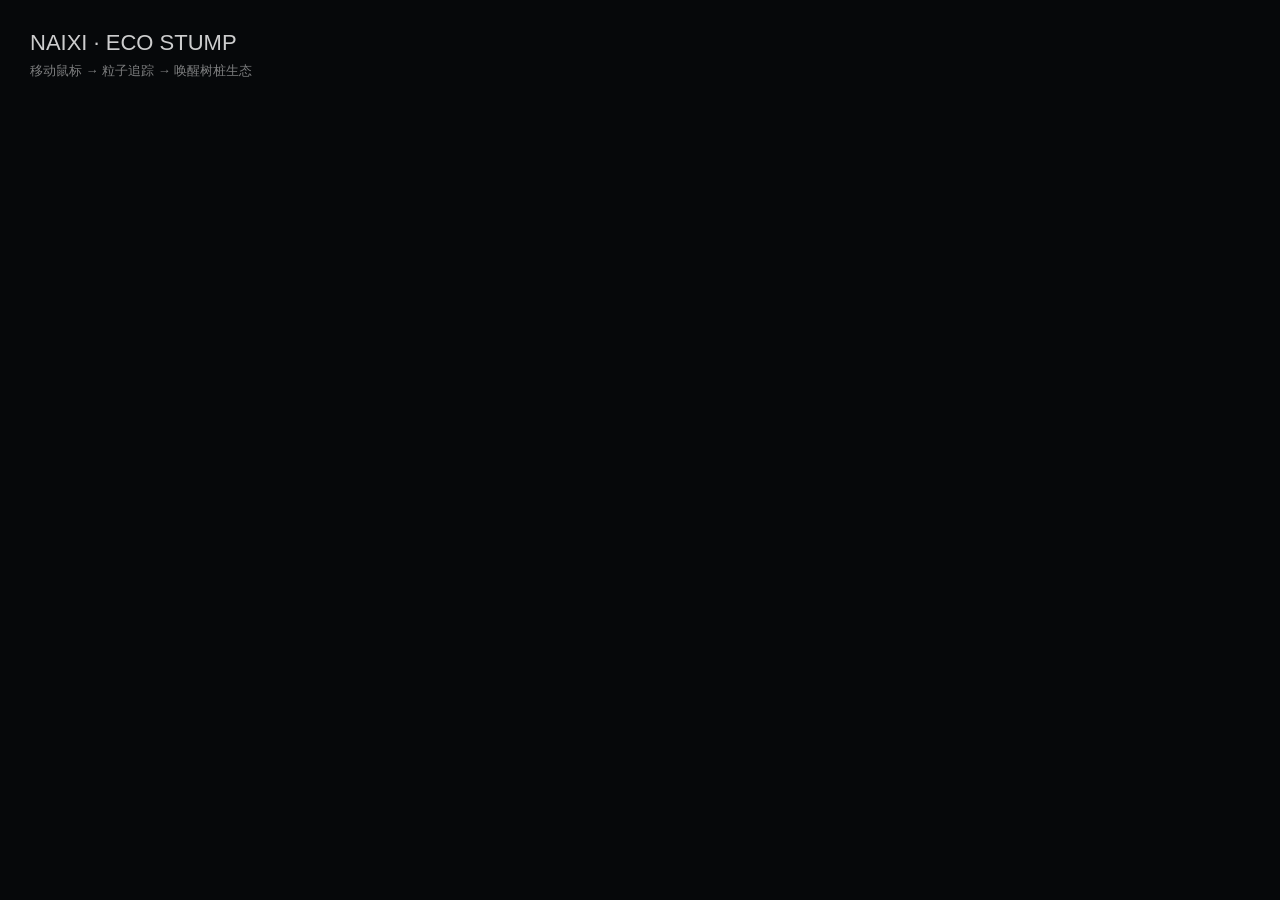
==== commit ff27b29c: "update index.html" ====
--- a/public/index.html
+++ b/public/index.html
@@ -3,80 +3,22 @@
 <head>
   <meta charset="UTF-8">
   <meta name="viewport" content="width=device-width, initial-scale=1.0">
-  <title>乃希 | 个人空间</title>
-  <link rel="stylesheet" href="/css/main.css">
+ <title>NAIXI · ECO STUMP</title>
+  <style>
+    *{margin:0;padding:0;box-sizing:border-box}
+    body{background:#06080a;color:#fff;font-family:sans-serif;overflow:hidden}
+    #canvas{position:fixed;top:0;left:0;width:100%;height:100%;z-index:1}
+    .ui{position:fixed;top:30px;left:30px;z-index:10;color:#fff;opacity:0.8}
+    .ui h1{font-size:22px;font-weight:400;margin-bottom:6px}
+    .ui p{font-size:13px;opacity:0.6}
+  </style>
 </head>
 <body>
-
-<!-- 背景粒子 -->
-<div id="particles-bg"></div>
-
-<!-- 3D 树桩画布 -->
-<canvas id="tree-canvas"></canvas>
-
-<!-- 顶部导航 -->
-<nav class="navbar">
-  <div class="logo">NAIXI</div>
-  <ul class="menu">
-    <li><a href="#home">主页</a></li>
-    <li><a href="#about">关于</a></li>
-    <li><a href="#works">作品</a></li>
-    <li><a href="#contact">联系</a></li>
-  </ul>
-</nav>
-
-<!-- 主标题 -->
-<section class="hero" id="home">
-  <div class="hero-inner">
-    <h1 class="title">
-      <span class="light">ECO</span>
-      <span class="glow">SYSTEM</span>
-    </h1>
-    <p class="subtitle">
-      鼠标移动，唤醒树桩的生命与光影
-    </p>
-    <div class="tip">
-      树桩会跟随你的视线生长、发光、流动
-    </div>
+  <div class="ui">
+    <h1>NAIXI · ECO STUMP</h1>
+    <p>移动鼠标 → 粒子追踪 → 唤醒树桩生态</p>
   </div>
-</section>
-
-<!-- 关于 -->
-<section class="section" id="about">
-  <div class="container">
-    <h2 class="section-title">ABOUT</h2>
-    <div class="card">
-      这里是乃希的数字生态空间，融合自然、科技、光影与生命。
-    </div>
-  </div>
-</section>
-
-<!-- 作品 -->
-<section class="section dark" id="works">
-  <div class="container">
-    <h2 class="section-title">WORKS</h2>
-    <div class="grid">
-      <div class="grid-item">汉化作品</div>
-      <div class="grid-item">音乐创作</div>
-      <div class="grid-item">摄影作品</div>
-      <div class="grid-item">咖啡日常</div>
-    </div>
-  </div>
-</section>
-
-<!-- 联系 -->
-<section class="section" id="contact">
-  <div class="container">
-    <h2 class="section-title">CONTACT</h2>
-    <div class="card">
-      邮箱：naixi@example.com<br>
-      微博：@乃希NaiXi
-    </div>
-  </div>
-</section>
-
-<script src="/js/particles.js"></script>
-<script src="/js/tree3d.js"></script>
-<script src="/js/main.js"></script>
+  <canvas id="canvas"></canvas>
+  <script src="/js/main.js"></script>
 </body>
 </html>
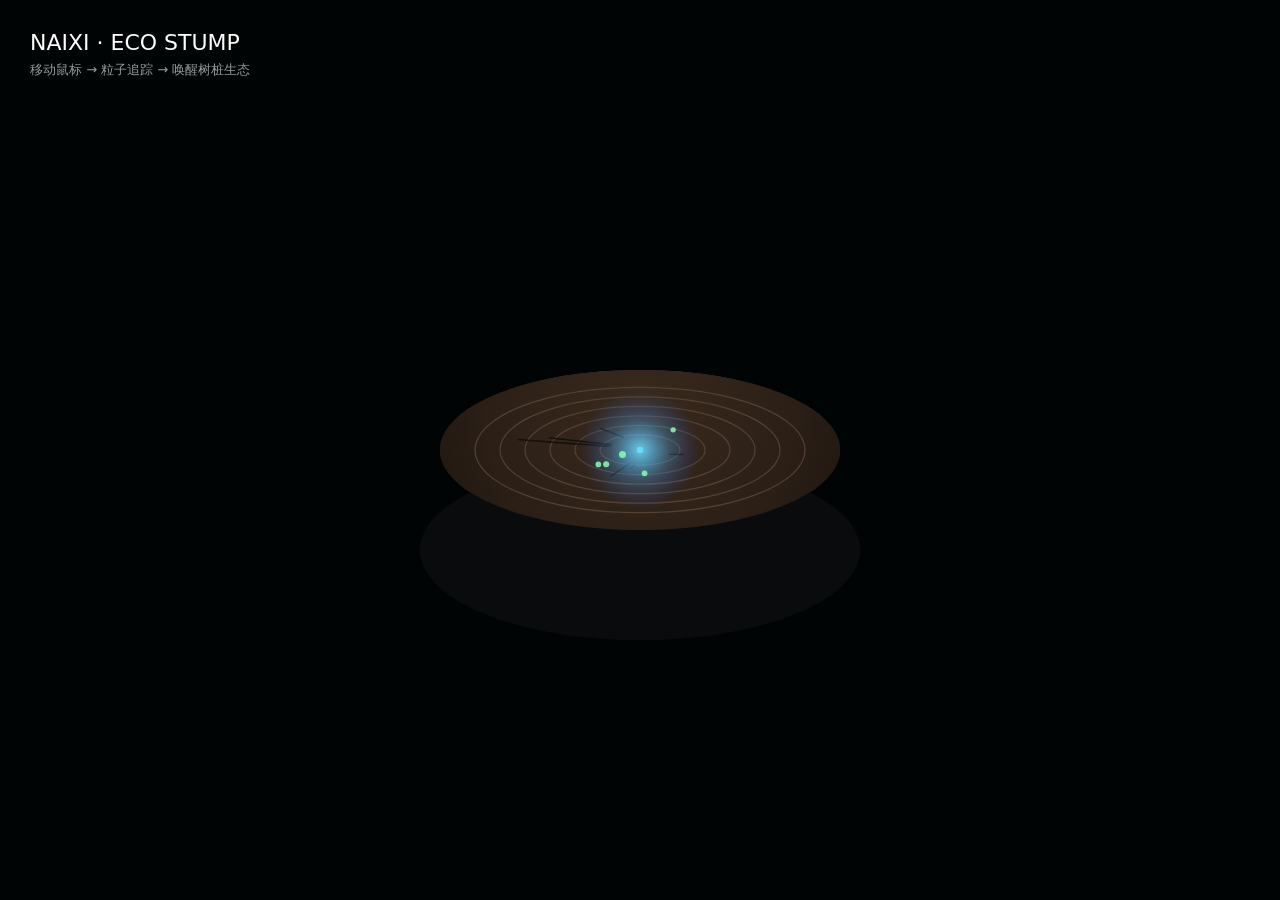
==== commit 300bd799: "update index.html" ====
--- a/public/index.html
+++ b/public/index.html
@@ -1,24 +1,174 @@
 <!DOCTYPE html>
 <html lang="zh-CN">
 <head>
-  <meta charset="UTF-8">
-  <meta name="viewport" content="width=device-width, initial-scale=1.0">
- <title>NAIXI · ECO STUMP</title>
-  <style>
-    *{margin:0;padding:0;box-sizing:border-box}
-    body{background:#06080a;color:#fff;font-family:sans-serif;overflow:hidden}
-    #canvas{position:fixed;top:0;left:0;width:100%;height:100%;z-index:1}
-    .ui{position:fixed;top:30px;left:30px;z-index:10;color:#fff;opacity:0.8}
-    .ui h1{font-size:22px;font-weight:400;margin-bottom:6px}
-    .ui p{font-size:13px;opacity:0.6}
-  </style>
+<meta charset="UTF-8">
+<meta name="viewport" content="width=device-width, initial-scale=1.0">
+<title>NAIXI · ECO STUMP</title>
+<style>
+*{margin:0;padding:0;box-sizing:border-box}
+body{
+background:#06080a;
+color:#fff;
+font-family:system-ui,sans-serif;
+overflow:hidden;
+}
+#c{
+position:fixed;
+top:0;
+left:0;
+width:100%;
+height:100%;
+}
+.ui{
+position:fixed;
+top:30px;
+left:30px;
+z-index:99;
+}
+.ui h1{
+font-size:22px;
+font-weight:400;
+margin-bottom:6px;
+}
+.ui p{
+font-size:13px;
+opacity:.6;
+}
+</style>
 </head>
 <body>
-  <div class="ui">
-    <h1>NAIXI · ECO STUMP</h1>
-    <p>移动鼠标 → 粒子追踪 → 唤醒树桩生态</p>
-  </div>
-  <canvas id="canvas"></canvas>
-  <script src="/js/main.js"></script>
+<div class="ui">
+<h1>NAIXI · ECO STUMP</h1>
+<p>移动鼠标 → 粒子追踪 → 唤醒树桩生态</p>
+</div>
+<canvas id="c"></canvas>
+
+<script>
+const c=document.getElementById('c');
+const ctx=c.getContext('2d');
+let w=c.width=innerWidth;
+let h=c.height=innerHeight;
+
+let mx=w/2,my=h/2;
+window.addEventListener('mousemove',e=>{mx=e.clientX;my=e.clientY});
+window.addEventListener('resize',()=>{w=c.width=innerWidth;h=c.height=innerHeight});
+
+class Particle{
+constructor(){
+this.x=mx;
+this.y=my;
+this.s=Math.random()*2+1;
+this.ax=0;
+this.ay=0;
+this.alpha=1;
+}
+update(){
+this.ax+=(mx-this.x)*0.02;
+this.ay+=(my-this.y)*0.02;
+this.x+=this.ax;
+this.y+=this.ay;
+this.ax*=0.8;
+this.ay*=0.8;
+this.alpha-=0.015;
+}
+draw(){
+ctx.globalAlpha=this.alpha;
+ctx.fillStyle='#66d9ff';
+ctx.beginPath();
+ctx.arc(this.x,this.y,this.s,0,Math.PI*2);
+ctx.fill();
+}
+}
+
+let particles=[];
+
+function drawStump(){
+const cx=w/2,cy=h/2;
+ctx.save();
+ctx.translate(cx,cy);
+
+// 底部阴影
+ctx.fillStyle='#0a0c0e';
+ctx.beginPath();
+ctx.ellipse(0,100,220,90,0,0,Math.PI*2);
+ctx.fill();
+
+// 树桩主体
+const g=ctx.createRadialGradient(0,-40,0,0,-40,260);
+g.addColorStop(0,'#3a2a1e');
+g.addColorStop(0.6,'#2b1f16');
+g.addColorStop(1,'#1a130d');
+ctx.fillStyle=g;
+ctx.beginPath();
+ctx.ellipse(0,0,200,80,0,0,Math.PI*2);
+ctx.fill();
+
+// 年轮
+ctx.strokeStyle='#554232';
+ctx.lineWidth=1.2;
+for(let i=40;i<180;i+=25){
+ctx.beginPath();
+ctx.ellipse(0,0,i,i*0.38,0,0,Math.PI*2);
+ctx.stroke();
+}
+
+// 裂纹
+ctx.strokeStyle='#15100a';
+ctx.lineWidth=1.5;
+for(let i=0;i<6;i++){
+const a=Math.random()*Math.PI*2;
+const l=40+Math.random()*100;
+ctx.beginPath();
+ctx.moveTo(Math.cos(a)*30,Math.sin(a)*15);
+ctx.lineTo(Math.cos(a)*l,Math.sin(a)*l*0.35);
+ctx.stroke();
+}
+
+// 鼠标感应光
+const dx=mx-cx;
+const dy=my-cy;
+const d=Math.hypot(dx,dy);
+if(d<190){
+const lg=ctx.createRadialGradient(dx,dy*0.45,0,dx,dy*0.45,60);
+lg.addColorStop(0,'rgba(110,220,255,0.9)');
+lg.addColorStop(0.5,'rgba(80,180,255,0.3)');
+lg.addColorStop(1,'rgba(30,100,255,0)');
+ctx.fillStyle=lg;
+ctx.beginPath();
+ctx.arc(dx,dy*0.45,60,0,Math.PI*2);
+ctx.fill();
+
+// 荧光苔藓
+for(let i=0;i<12;i++){
+const a=Math.random()*Math.PI*2;
+const r=20+Math.random()*120;
+const x=Math.cos(a)*r;
+const y=Math.sin(a)*r*0.4;
+if(Math.hypot(x-dx,y-dy*0.45)<50){
+ctx.fillStyle='rgba(140,255,180,0.85)';
+ctx.beginPath();
+ctx.arc(x,y,1.8+Math.random()*2,0,Math.PI*2);
+ctx.fill();
+}
+}
+}
+
+ctx.restore();
+}
+
+function loop(){
+ctx.fillStyle='rgba(6,8,10,0.15)';
+ctx.fillRect(0,0,w,h);
+
+drawStump();
+
+particles.push(new Particle);
+particles=particles.filter(p=>p.alpha>0.1);
+particles.forEach(p=>{p.update();p.draw()});
+
+requestAnimationFrame(loop);
+}
+loop();
+</script>
 </body>
 </html>
